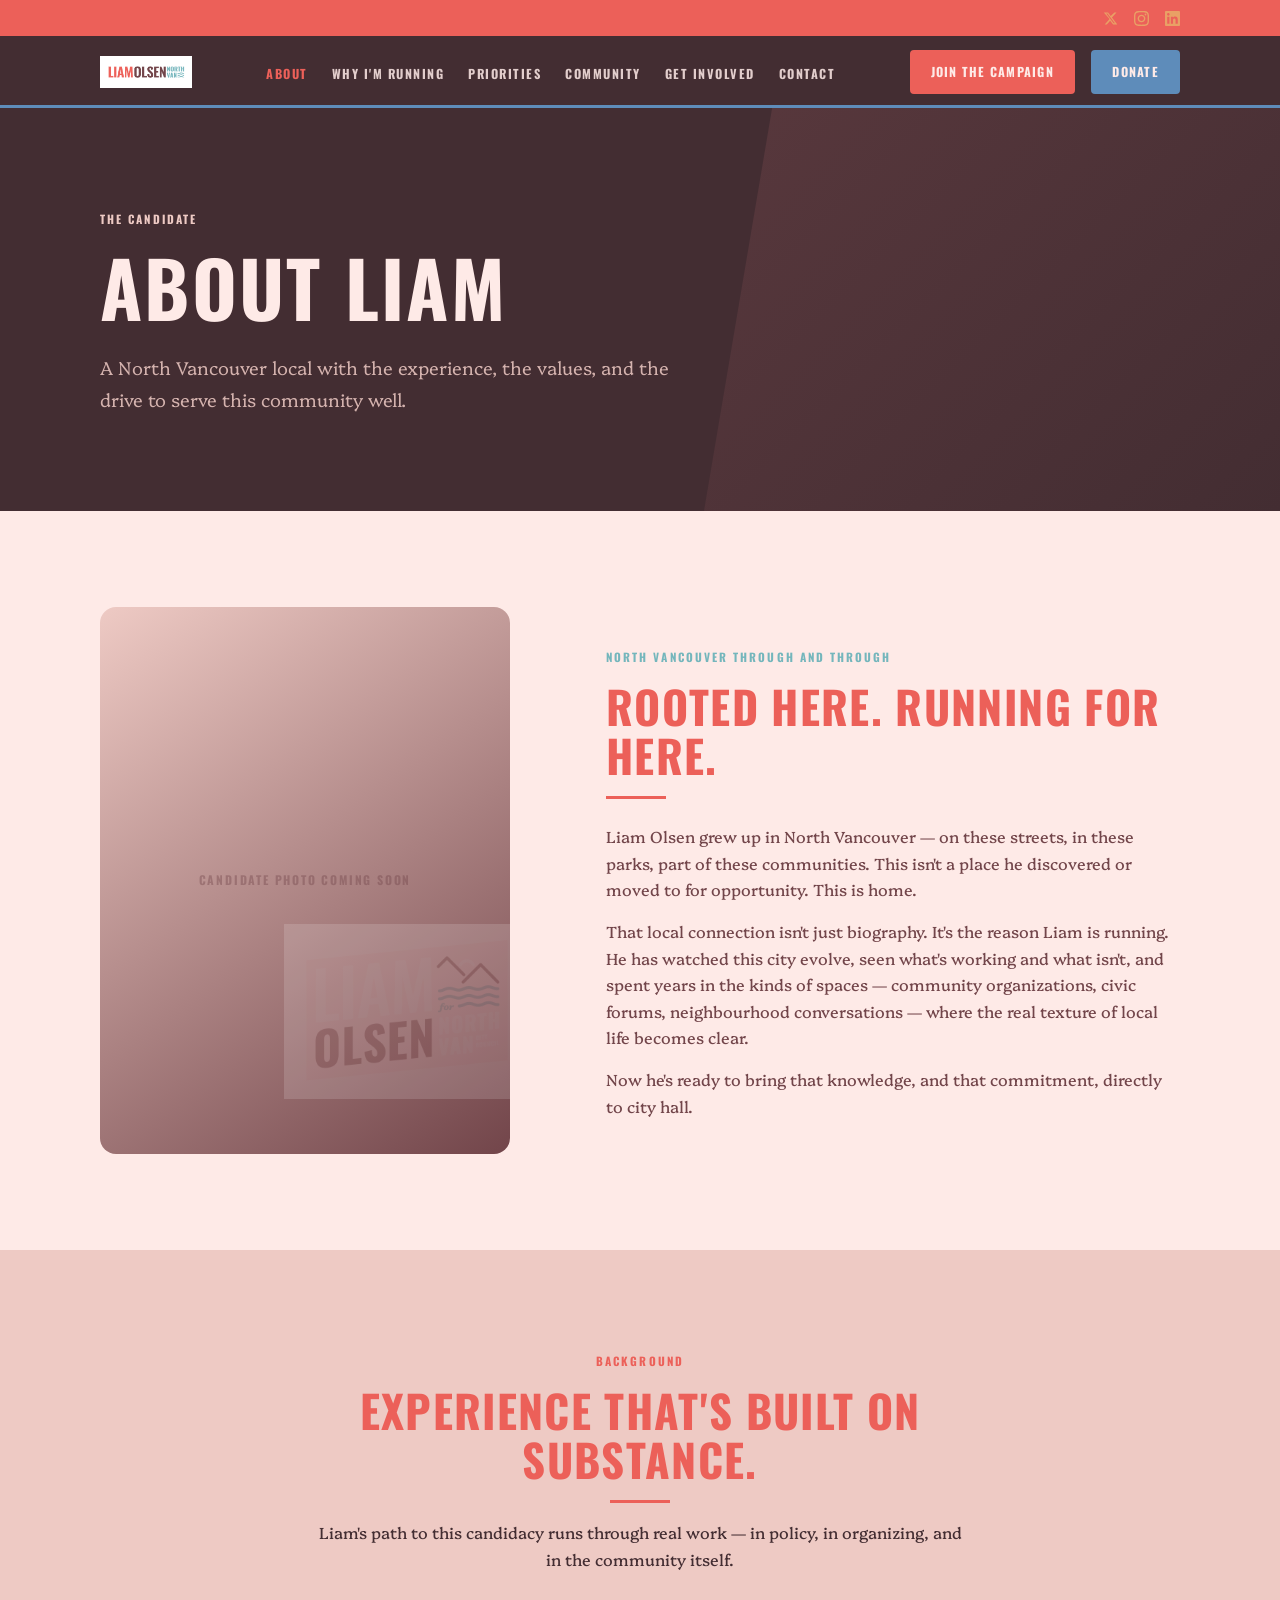
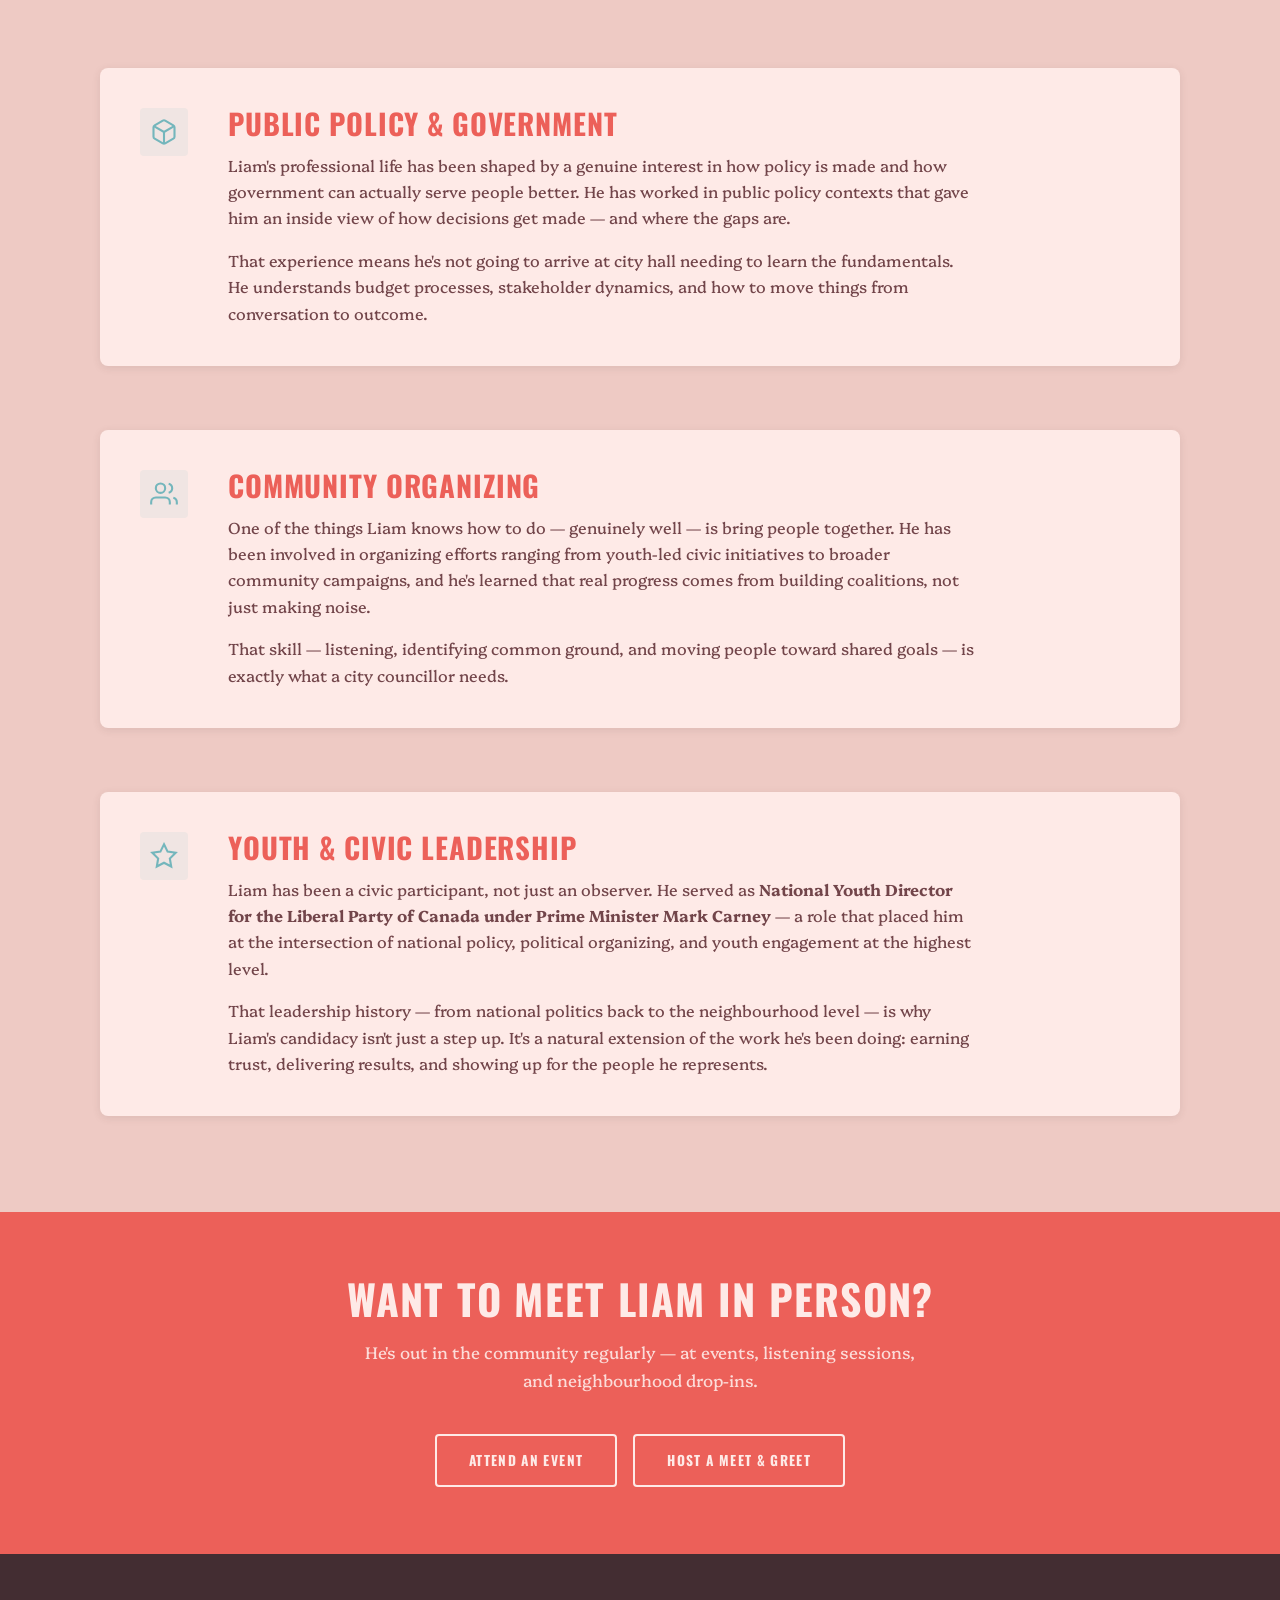
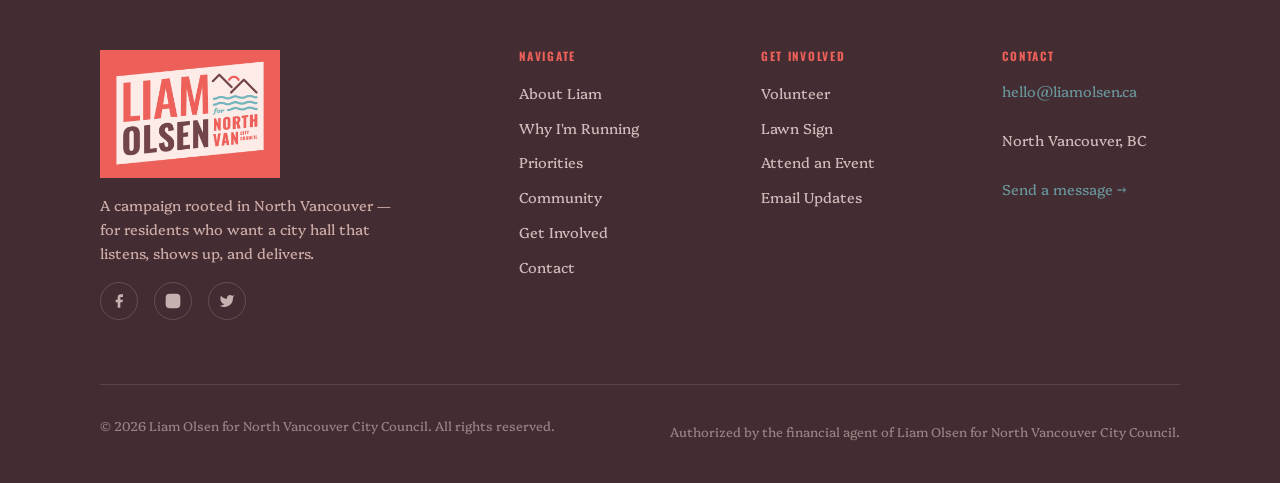
==== about.html @ 964226ec "Nav: add salmon subheader with gold X, Instagram, LinkedIn icons Fixed 36px bar above main nav on al" ====
<!DOCTYPE html>
<html lang="en">
<head>
  <meta charset="UTF-8" />
  <meta name="viewport" content="width=device-width, initial-scale=1.0" />
  <title>About Liam — Liam Olsen for North Vancouver City Council</title>
  <meta name="description" content="Learn about Liam Olsen — his North Vancouver roots, public policy background, leadership experience, and why he's running for City Council." />
  <link rel="icon" type="image/svg+xml" href="favicon.svg" />
  <link rel="stylesheet" href="css/global.css" />
  <link rel="stylesheet" href="css/about.css" />
</head>
<body>

  <!-- ── NAVIGATION ── -->
  <!-- ── SUBHEADER: social links ── -->
  <div class="site-subheader" aria-label="Social media links">
    <div class="subheader-inner">
      <nav class="subheader-social">
        <a href="#" aria-label="Follow Liam on X" target="_blank" rel="noopener noreferrer">
          <svg viewBox="0 0 24 24" fill="currentColor" aria-hidden="true"><path d="M18.244 2.25h3.308l-7.227 8.26 8.502 11.24H16.17l-4.714-6.231-5.401 6.231H2.748l7.73-8.835L1.254 2.25H8.08l4.26 5.632zm-1.161 17.52h1.833L7.084 4.126H5.117z"/></svg>
        </a>
        <a href="#" aria-label="Follow Liam on Instagram" target="_blank" rel="noopener noreferrer">
          <svg viewBox="0 0 24 24" fill="currentColor" aria-hidden="true"><path d="M12 2.163c3.204 0 3.584.012 4.85.07 3.252.148 4.771 1.691 4.919 4.919.058 1.265.069 1.645.069 4.849 0 3.205-.012 3.584-.069 4.849-.149 3.225-1.664 4.771-4.919 4.919-1.266.058-1.644.07-4.85.07-3.204 0-3.584-.012-4.849-.07-3.26-.149-4.771-1.699-4.919-4.92-.058-1.265-.07-1.644-.07-4.849 0-3.204.013-3.583.07-4.849.149-3.227 1.664-4.771 4.919-4.919 1.266-.057 1.645-.069 4.849-.069zm0-2.163c-3.259 0-3.667.014-4.947.072-4.358.2-6.78 2.618-6.98 6.98-.059 1.281-.073 1.689-.073 4.948 0 3.259.014 3.668.072 4.948.2 4.358 2.618 6.78 6.98 6.98 1.281.058 1.689.072 4.948.072 3.259 0 3.668-.014 4.948-.072 4.354-.2 6.782-2.618 6.979-6.98.059-1.28.073-1.689.073-4.948 0-3.259-.014-3.667-.072-4.947-.196-4.354-2.617-6.78-6.979-6.98-1.281-.059-1.69-.073-4.949-.073zm0 5.838c-3.403 0-6.162 2.759-6.162 6.162s2.759 6.163 6.162 6.163 6.162-2.759 6.162-6.163c0-3.403-2.759-6.162-6.162-6.162zm0 10.162c-2.209 0-4-1.79-4-4 0-2.209 1.791-4 4-4s4 1.791 4 4c0 2.21-1.791 4-4 4zm6.406-11.845c-.796 0-1.441.645-1.441 1.44s.645 1.44 1.441 1.44c.795 0 1.439-.645 1.439-1.44s-.644-1.44-1.439-1.44z"/></svg>
        </a>
        <a href="#" aria-label="Connect with Liam on LinkedIn" target="_blank" rel="noopener noreferrer">
          <svg viewBox="0 0 24 24" fill="currentColor" aria-hidden="true"><path d="M20.447 20.452h-3.554v-5.569c0-1.328-.027-3.037-1.852-3.037-1.853 0-2.136 1.445-2.136 2.939v5.667H9.351V9h3.414v1.561h.046c.477-.9 1.637-1.85 3.37-1.85 3.601 0 4.267 2.37 4.267 5.455v6.286zM5.337 7.433c-1.144 0-2.063-.926-2.063-2.065 0-1.138.92-2.063 2.063-2.063 1.14 0 2.064.925 2.064 2.063 0 1.139-.925 2.065-2.064 2.065zm1.782 13.019H3.555V9h3.564v11.452zM22.225 0H1.771C.792 0 0 .774 0 1.729v20.542C0 23.227.792 24 1.771 24h20.451C23.2 24 24 23.227 24 22.271V1.729C24 .774 23.2 0 22.222 0h.003z"/></svg>
        </a>
      </nav>
    </div>
  </div>

  <nav class="site-nav" aria-label="Main navigation">
    <div class="nav-inner">
      <a href="index.html" class="nav-logo" aria-label="Liam Olsen home">
        <img src="logos/Alt no Bkrd.png" alt="LiamOlsen North Van" />
      </a>
      <ul class="nav-links" role="list">
        <li><a href="about.html" class="active">About</a></li>
        <li><a href="why-running.html">Why I'm Running</a></li>
        <li><a href="priorities.html">Priorities</a></li>
        <li><a href="community.html">Community</a></li>
        <li><a href="get-involved.html">Get Involved</a></li>
        <li><a href="contact.html">Contact</a></li>
      </ul>
      <a href="get-involved.html" class="btn btn-primary nav-cta">Join the Campaign</a>
      <a href="#donate" class="btn btn-blue nav-cta">Donate</a>
      <button class="nav-hamburger" aria-label="Open menu" aria-expanded="false" aria-controls="mobile-menu">
        <span></span><span></span><span></span>
      </button>
    </div>
  </nav>
  <div class="nav-mobile" id="mobile-menu" role="dialog" aria-label="Navigation">
    <a href="about.html">About</a>
    <a href="why-running.html">Why I'm Running</a>
    <a href="priorities.html">Priorities</a>
    <a href="community.html">Community</a>
    <a href="get-involved.html">Get Involved</a>
    <a href="contact.html">Contact</a>
    <a href="get-involved.html" class="btn btn-primary">Join the Campaign</a>
    <a href="#donate" class="btn btn-blue">Donate</a>
  </div>

  <main>

    <!-- ── PAGE HERO ── -->
    <header class="page-hero" aria-labelledby="about-page-heading">
      <div class="container" style="position:relative; z-index:1;">
        <span class="section-label beige">The Candidate</span>
        <h1 id="about-page-heading">About Liam</h1>
        <p class="hero-sub">A North Vancouver local with the experience, the values, and the drive to serve this community well.</p>
      </div>
    </header>

    <!-- ── BIO INTRO ── -->
    <section class="section bio-intro" aria-labelledby="roots-heading">
      <div class="container bio-grid">
        <div class="bio-photo fade-in" aria-label="Photo of Liam Olsen">
          <div class="bio-photo-placeholder">
            <img src="logos/Main no Bkrd.png" alt="Liam Olsen logo" style="width:60%; opacity:0.15; position:absolute; bottom:10%; right:-5%;" />
            <span class="label" style="color:var(--brown); opacity:0.4; text-align:center; padding: var(--space-xl);">
              Candidate photo coming soon
            </span>
          </div>
        </div>
        <div class="bio-intro-text fade-in fade-in-delay-1">
          <span class="section-label">North Vancouver Through and Through</span>
          <h2 id="roots-heading" class="h2 heading-on-light">Rooted here. Running for here.</h2>
          <span class="divider"></span>
          <p>
            Liam Olsen grew up in North Vancouver — on these streets, in these parks, part of these communities.
            This isn't a place he discovered or moved to for opportunity. This is home.
          </p>
          <p>
            That local connection isn't just biography. It's the reason Liam is running.
            He has watched this city evolve, seen what's working and what isn't,
            and spent years in the kinds of spaces — community organizations, civic forums,
            neighbourhood conversations — where the real texture of local life becomes clear.
          </p>
          <p>
            Now he's ready to bring that knowledge, and that commitment, directly to city hall.
          </p>
        </div>
      </div>
    </section>

    <!-- ── BACKGROUND SECTIONS ── -->
    <section class="section bg-beige" aria-labelledby="background-heading">
      <div class="container">
        <div class="section-intro text-center fade-in" style="max-width:60ch; margin:0 auto var(--space-2xl);">
          <span class="section-label salmon">Background</span>
          <h2 id="background-heading" class="h2 heading-on-light">Experience that's built on substance.</h2>
          <span class="divider center"></span>
          <p>Liam's path to this candidacy runs through real work — in policy, in organizing, and in the community itself.</p>
        </div>

        <div class="background-blocks">

          <article class="background-block fade-in">
            <div class="background-block-icon" aria-hidden="true">
              <svg viewBox="0 0 24 24" fill="none" stroke="currentColor" stroke-width="1.8"><path d="M21 16V8a2 2 0 00-1-1.73l-7-4a2 2 0 00-2 0l-7 4A2 2 0 003 8v8a2 2 0 001 1.73l7 4a2 2 0 002 0l7-4A2 2 0 0021 16z"/><polyline points="3.27 6.96 12 12.01 20.73 6.96"/><line x1="12" y1="22.08" x2="12" y2="12"/></svg>
            </div>
            <div>
              <h3 class="h3 heading-on-light">Public Policy & Government</h3>
              <p>
                Liam's professional life has been shaped by a genuine interest in how policy is made
                and how government can actually serve people better. He has worked in public policy
                contexts that gave him an inside view of how decisions get made — and where the gaps are.
              </p>
              <p>
                That experience means he's not going to arrive at city hall needing to learn the fundamentals.
                He understands budget processes, stakeholder dynamics, and how to move things from
                conversation to outcome.
              </p>
            </div>
          </article>

          <article class="background-block fade-in">
            <div class="background-block-icon" aria-hidden="true">
              <svg viewBox="0 0 24 24" fill="none" stroke="currentColor" stroke-width="1.8"><path d="M17 21v-2a4 4 0 00-4-4H5a4 4 0 00-4 4v2"/><circle cx="9" cy="7" r="4"/><path d="M23 21v-2a4 4 0 00-3-3.87"/><path d="M16 3.13a4 4 0 010 7.75"/></svg>
            </div>
            <div>
              <h3 class="h3 heading-on-light">Community Organizing</h3>
              <p>
                One of the things Liam knows how to do — genuinely well — is bring people together.
                He has been involved in organizing efforts ranging from youth-led civic initiatives
                to broader community campaigns, and he's learned that real progress comes from
                building coalitions, not just making noise.
              </p>
              <p>
                That skill — listening, identifying common ground, and moving people toward shared goals —
                is exactly what a city councillor needs.
              </p>
            </div>
          </article>

          <article class="background-block fade-in">
            <div class="background-block-icon" aria-hidden="true">
              <svg viewBox="0 0 24 24" fill="none" stroke="currentColor" stroke-width="1.8"><polygon points="12 2 15.09 8.26 22 9.27 17 14.14 18.18 21.02 12 17.77 5.82 21.02 7 14.14 2 9.27 8.91 8.26 12 2"/></svg>
            </div>
            <div>
              <h3 class="h3 heading-on-light">Youth & Civic Leadership</h3>
              <p>
                Liam has been a civic participant, not just an observer. He served as
                <strong>National Youth Director for the Liberal Party of Canada under
                Prime Minister Mark Carney</strong> — a role that placed him at the
                intersection of national policy, political organizing, and youth engagement
                at the highest level.
              </p>
              <p>
                That leadership history — from national politics back to the neighbourhood level —
                is why Liam's candidacy isn't just a step up. It's a natural extension of the
                work he's been doing: earning trust, delivering results, and showing up for
                the people he represents.
              </p>
            </div>
          </article>

        </div>
      </div>
    </section>

    <!-- ── NORTH VAN CONNECTION ── */
    <section class="section nv-connection bg-dark" aria-labelledby="connection-heading">
      <div class="container connection-grid">
        <div class="fade-in">
          <span class="section-label beige">This Place</span>
          <h2 id="connection-heading" class="h2 heading-on-dark">What North Vancouver means to him.</h2>
          <span class="divider beige"></span>
          <p class="text-light" style="opacity:0.85;">
            North Vancouver isn't just where Liam lives — it's the community that shaped him.
            The mountains, the water, the neighbourhoods, the mix of people who've built
            their lives here. The particular way that North Van feels like a real place,
            not just a suburb.
          </p>
          <p class="text-light" style="opacity:0.85;">
            He cares about this city remaining a place where people of different backgrounds
            and income levels can build a life. Where young people can stay. Where families
            feel rooted. Where the things that make North Vancouver special — the access to
            nature, the strong community institutions, the sense of neighbourhood —
            are protected and strengthened, not eroded.
          </p>
          <a href="why-running.html" class="btn btn-outline-light mt-lg">Read Why He's Running</a>
        </div>
        <div class="connection-facts fade-in fade-in-delay-1">
          <div class="fact-card">
            <div class="fact-icon" aria-hidden="true">🏔</div>
            <div>
              <strong>Born & Raised</strong>
              <p>North Vancouver local through childhood, school years, and adult life.</p>
            </div>
          </div>
          <div class="fact-card">
            <div class="fact-icon" aria-hidden="true">🏛</div>
            <div>
              <strong>National Youth Director</strong>
              <p>Served as National Youth Director for the Liberal Party of Canada under PM Mark Carney.</p>
            </div>
          </div>
          <div class="fact-card">
            <div class="fact-icon" aria-hidden="true">🤝</div>
            <div>
              <strong>Organizer & Connector</strong>
              <p>Years of community and civic organizing across the Lower Mainland.</p>
            </div>
          </div>
          <div class="fact-card">
            <div class="fact-icon" aria-hidden="true">🌊</div>
            <div>
              <strong>Community Member</strong>
              <p>Active participant in North Van life: organizations, events, and conversations.</p>
            </div>
          </div>
        </div>
      </div>
    </section>

    <!-- ── CTA ── -->
    <section class="cta-strip" aria-labelledby="about-cta-heading">
      <div class="container text-center">
        <div class="fade-in">
          <h2 id="about-cta-heading">Want to meet Liam in person?</h2>
          <p>He's out in the community regularly — at events, listening sessions, and neighbourhood drop-ins.</p>
          <div style="display:flex; gap:1rem; justify-content:center; flex-wrap:wrap;">
            <a href="get-involved.html#event" class="btn btn-outline-light">Attend an Event</a>
            <a href="get-involved.html#host" class="btn btn-outline-light">Host a Meet & Greet</a>
          </div>
        </div>
      </div>
    </section>

  </main>

  <!-- ── FOOTER ── -->
  <footer class="site-footer">
    <div class="container">
      <div class="footer-grid">
        <div class="footer-brand">
          <img src="logos/Main 1 Red bkrd.png" alt="Liam Olsen for North Vancouver City Council" class="footer-logo" />
          <p>A campaign rooted in North Vancouver — for residents who want a city hall that listens, shows up, and delivers.</p>
          <div class="footer-socials">
            <a href="#" aria-label="Facebook"><svg viewBox="0 0 24 24" fill="currentColor"><path d="M18 2h-3a5 5 0 00-5 5v3H7v4h3v8h4v-8h3l1-4h-4V7a1 1 0 011-1h3z"/></svg></a>
            <a href="#" aria-label="Instagram"><svg viewBox="0 0 24 24" fill="none" stroke="currentColor" stroke-width="2"><rect x="2" y="2" width="20" height="20" rx="5"/><path d="M16 11.37A4 4 0 1112.63 8 4 4 0 0116 11.37z"/><line x1="17.5" y1="6.5" x2="17.51" y2="6.5"/></svg></a>
            <a href="#" aria-label="Twitter / X"><svg viewBox="0 0 24 24" fill="currentColor"><path d="M23 3a10.9 10.9 0 01-3.14 1.53 4.48 4.48 0 00-7.86 3v1A10.66 10.66 0 013 4s-4 9 5 13a11.64 11.64 0 01-7 2c9 5 20 0 20-11.5a4.5 4.5 0 00-.08-.83A7.72 7.72 0 0023 3z"/></svg></a>
          </div>
        </div>
        <div class="footer-col">
          <h4>Navigate</h4>
          <ul>
            <li><a href="about.html">About Liam</a></li>
            <li><a href="why-running.html">Why I'm Running</a></li>
            <li><a href="priorities.html">Priorities</a></li>
            <li><a href="community.html">Community</a></li>
            <li><a href="get-involved.html">Get Involved</a></li>
            <li><a href="contact.html">Contact</a></li>
          </ul>
        </div>
        <div class="footer-col">
          <h4>Get Involved</h4>
          <ul>
            <li><a href="get-involved.html#volunteer">Volunteer</a></li>
            <li><a href="get-involved.html#lawn-sign">Lawn Sign</a></li>
            <li><a href="get-involved.html#event">Attend an Event</a></li>
            <li><a href="get-involved.html#email-signup">Email Updates</a></li>
          </ul>
        </div>
        <div class="footer-col">
          <h4>Contact</h4>
          <p><a href="mailto:hello@liamolsen.ca">hello@liamolsen.ca</a><br /><br />North Vancouver, BC<br /><br /><a href="contact.html">Send a message →</a></p>
        </div>
      </div>
      <div class="footer-bottom">
        <p>&copy; 2026 Liam Olsen for North Vancouver City Council. All rights reserved.</p>
        <p>Authorized by the financial agent of Liam Olsen for North Vancouver City Council.</p>
      </div>
    </div>
  </footer>

  <script src="js/global.js"></script>
</body>
</html>
---- css/global.css ----
/* ============================================================
   global.css — Liam Olsen for North Van City Council
   Design system: brand colors, typography, nav, footer, utils
   ============================================================ */

@import url('https://fonts.googleapis.com/css2?family=Oswald:wght@700&family=Platypi:ital,wght@0,300;0,400;0,600;1,400&display=swap');

/* ── Custom Properties ── */
:root {
  /* Core brand colors */
  --salmon:   #EC6059;
  --brown:    #72454A;
  --black:    #432D32;
  --beige:    #EECAC4;
  --teal:     #74B6BC;
  --white:    #FEEAE7;

  /* Accent colors (use sparingly) */
  --gold:     #E9A867;
  --green:    #669977;
  --blue:     #5E8CBA;
  --purple:   #9D6C9D;
  --pink:     #DF9FBF;
  --grey:     #697C96;

  /* Semantic roles */
  --color-bg-light:    var(--white);
  --color-bg-mid:      var(--beige);
  --color-bg-dark:     var(--black);
  --color-bg-brown:    var(--brown);
  --color-text-light:  var(--white);
  --color-text-dark:   var(--black);
  --color-heading-on-light: var(--salmon);
  --color-heading-on-dark:  var(--white);
  --color-accent:      var(--teal);

  /* Typography */
  --font-heading: 'Oswald', 'Arial Black', sans-serif;
  --font-body:    'Platypi', Georgia, serif;

  /* Spacing scale */
  --space-xs:  0.5rem;
  --space-sm:  1rem;
  --space-md:  1.5rem;
  --space-lg:  2.5rem;
  --space-xl:  4rem;
  --space-2xl: 6rem;
  --space-3xl: 9rem;

  /* Layout */
  --max-width: 1160px;
  --nav-height: 72px;
  --subheader-height: 36px;

  /* Borders / radius */
  --radius-sm: 4px;
  --radius-md: 8px;
  --radius-lg: 16px;

  /* Shadows */
  --shadow-sm: 0 2px 8px rgba(67,45,50,0.10);
  --shadow-md: 0 6px 24px rgba(67,45,50,0.14);
  --shadow-lg: 0 16px 48px rgba(67,45,50,0.18);

  /* Transitions */
  --transition: 0.22s ease;
}

/* ── Reset ── */
*, *::before, *::after { box-sizing: border-box; margin: 0; padding: 0; }
html { scroll-behavior: smooth; font-size: 16px; }
body {
  font-family: var(--font-body);
  color: var(--black);
  background: var(--white);
  line-height: 1.65;
  -webkit-font-smoothing: antialiased;
  -moz-osx-font-smoothing: grayscale;
}
body.menu-open { overflow: hidden; }
img { max-width: 100%; display: block; }
a { color: inherit; text-decoration: none; transition: color var(--transition); }
ul { list-style: none; }
button { cursor: pointer; border: none; background: none; font-family: inherit; }
input, textarea, select { font-family: inherit; font-size: inherit; }

/* ── Typography ── */
h1, h2, h3, h4, h5, h6 {
  font-family: var(--font-heading);
  font-weight: 700;
  text-transform: uppercase;
  letter-spacing: 0.03em;
  line-height: 1.1;
}
p { max-width: 68ch; }
p + p { margin-top: 1em; }

/* Heading sizes */
.h-display { font-size: clamp(3rem, 8vw, 6.5rem); }
.h1        { font-size: clamp(2.4rem, 5vw, 4rem); }
.h2        { font-size: clamp(1.8rem, 3.5vw, 2.8rem); }
.h3        { font-size: clamp(1.3rem, 2.5vw, 1.8rem); }
.h4        { font-size: clamp(1.1rem, 2vw, 1.3rem); }
.label     {
  font-family: var(--font-heading);
  font-size: 0.75rem;
  letter-spacing: 0.15em;
  text-transform: uppercase;
  font-weight: 700;
}

/* Heading color helpers */
.heading-on-light { color: var(--salmon); }
.heading-on-dark  { color: var(--white); }

/* Body text helpers */
.text-dark  { color: var(--black); }
.text-light { color: var(--white); }
.text-muted { color: var(--brown); opacity: 0.75; }
.text-teal  { color: var(--teal); }
.text-salmon { color: var(--salmon); }

/* ── Layout containers ── */
.container {
  width: 100%;
  max-width: var(--max-width);
  margin: 0 auto;
  padding: 0 var(--space-md);
}
@media (min-width: 768px) {
  .container { padding: 0 var(--space-lg); }
}
.section {
  padding: var(--space-2xl) 0;
}
.section-sm { padding: var(--space-xl) 0; }
.section-lg { padding: var(--space-3xl) 0; }

/* ── Background utilities ── */
.bg-light  { background: var(--white); }
.bg-beige  { background: var(--beige); }
.bg-dark   { background: var(--black); }
.bg-brown  { background: var(--brown); }
.bg-salmon { background: var(--salmon); }
.bg-teal   { background: var(--teal); }

/* ── Button styles ── */
.btn {
  display: inline-flex;
  align-items: center;
  gap: 0.5rem;
  font-family: var(--font-heading);
  font-weight: 700;
  text-transform: uppercase;
  letter-spacing: 0.1em;
  font-size: 0.85rem;
  padding: 0.85rem 2rem;
  border-radius: var(--radius-sm);
  transition: all var(--transition);
  cursor: pointer;
  white-space: nowrap;
  border: 2px solid transparent;
}
.btn-primary {
  background: var(--salmon);
  color: var(--white);
  border-color: var(--salmon);
}
.btn-primary:hover {
  background: #d44f48;
  border-color: #d44f48;
  color: var(--white);
}
.btn-outline-light {
  background: transparent;
  color: var(--white);
  border-color: var(--white);
}
.btn-outline-light:hover {
  background: var(--white);
  color: var(--black);
}
.btn-outline-dark {
  background: transparent;
  color: var(--black);
  border-color: var(--black);
}
.btn-outline-dark:hover {
  background: var(--black);
  color: var(--white);
}
.btn-outline-salmon {
  background: transparent;
  color: var(--salmon);
  border-color: var(--salmon);
}
.btn-outline-salmon:hover {
  background: var(--salmon);
  color: var(--white);
}
.btn-teal {
  background: var(--teal);
  color: var(--white);
  border-color: var(--teal);
}
.btn-teal:hover {
  background: #5fa2a8;
  border-color: #5fa2a8;
  color: var(--white);
}
.btn-blue {
  background: var(--blue);
  color: var(--white);
  border-color: var(--blue);
}
.btn-blue:hover {
  background: #4d7aa6;
  border-color: #4d7aa6;
  color: var(--white);
}

/* ── Subheader ── */
.site-subheader {
  position: fixed;
  top: 0;
  left: 0;
  right: 0;
  z-index: 1001;
  height: var(--subheader-height);
  background: var(--salmon);
  display: flex;
  align-items: center;
}
.subheader-inner {
  width: 100%;
  max-width: var(--max-width);
  margin: 0 auto;
  padding: 0 var(--space-md);
  display: flex;
  justify-content: flex-end;
  align-items: center;
}
@media (min-width: 768px) {
  .subheader-inner { padding: 0 var(--space-lg); }
}
.subheader-social {
  display: flex;
  align-items: center;
  gap: 1rem;
}
.subheader-social a {
  display: flex;
  align-items: center;
  justify-content: center;
  color: var(--gold);
  opacity: 0.9;
  transition: opacity var(--transition), transform var(--transition);
}
.subheader-social a:hover {
  opacity: 1;
  transform: translateY(-1px);
}
.subheader-social svg {
  width: 15px;
  height: 15px;
  fill: currentColor;
}

/* ── Navigation ── */
.site-nav {
  position: fixed;
  top: var(--subheader-height);
  left: 0;
  right: 0;
  z-index: 1000;
  height: var(--nav-height);
  background: var(--black);
  transition: background var(--transition), box-shadow var(--transition);
}
.site-nav::after {
  content: '';
  position: absolute;
  left: 0;
  right: 0;
  bottom: 0;
  height: 3px;
  background: var(--blue);
  z-index: 1;
}
.site-nav.scrolled {
  background: var(--black);
  box-shadow: var(--shadow-md);
}
.site-nav.nav-light {
  background: var(--white);
  border-bottom: 2px solid var(--beige);
}
.site-nav.nav-light.scrolled {
  box-shadow: var(--shadow-sm);
}
.nav-inner {
  display: flex;
  align-items: center;
  gap: var(--space-sm);
  height: var(--nav-height);
  max-width: var(--max-width);
  margin: 0 auto;
  padding: 0 var(--space-md);
}
@media (min-width: 768px) {
  .nav-inner { padding: 0 var(--space-lg); }
}
.nav-logo {
  display: flex;
  align-items: center;
  flex-shrink: 0;
}
.nav-logo img {
  height: 32px;
  width: auto;
  max-width: 200px;
}
.nav-links {
  display: none;
  align-items: center;
  gap: var(--space-md);
}
@media (min-width: 960px) {
  .nav-links { display: flex; flex: 1; justify-content: center; }
}
.nav-links a {
  font-family: var(--font-heading);
  font-size: 0.78rem;
  font-weight: 700;
  text-transform: uppercase;
  letter-spacing: 0.12em;
  color: var(--white);
  opacity: 0.85;
  transition: opacity var(--transition), color var(--transition);
}
.nav-links a:hover,
.nav-links a.active {
  opacity: 1;
  color: var(--salmon);
}
.site-nav.nav-light .nav-links a {
  color: var(--black);
  opacity: 0.8;
}
.site-nav.nav-light .nav-links a:hover,
.site-nav.nav-light .nav-links a.active {
  color: var(--salmon);
  opacity: 1;
}
.nav-cta {
  display: none;
}
@media (min-width: 960px) {
  .nav-cta {
    display: inline-flex;
    padding: 0.6rem 1.2rem;
    font-size: 0.78rem;
    white-space: nowrap;
  }
}
/* Mobile hamburger */
.nav-hamburger {
  display: flex;
  flex-direction: column;
  gap: 5px;
  width: 28px;
  cursor: pointer;
  padding: 4px 0;
  margin-left: auto;
}
@media (min-width: 960px) {
  .nav-hamburger { display: none; }
}
.nav-hamburger span {
  display: block;
  height: 2px;
  background: var(--white);
  border-radius: 2px;
  transition: all var(--transition);
}
.site-nav.nav-light .nav-hamburger span { background: var(--black); }
.nav-hamburger.open span:nth-child(1) { transform: translateY(7px) rotate(45deg); }
.nav-hamburger.open span:nth-child(2) { opacity: 0; }
.nav-hamburger.open span:nth-child(3) { transform: translateY(-7px) rotate(-45deg); }

/* Mobile menu */
.nav-mobile {
  display: none;
  position: fixed;
  top: calc(var(--nav-height) + var(--subheader-height));
  left: 0;
  right: 0;
  bottom: 0;
  background: var(--black);
  z-index: 999;
  flex-direction: column;
  align-items: center;
  justify-content: center;
  gap: var(--space-lg);
  padding: var(--space-xl);
}
.nav-mobile.open {
  display: flex;
}
.nav-mobile a {
  font-family: var(--font-heading);
  font-size: 1.8rem;
  font-weight: 700;
  text-transform: uppercase;
  letter-spacing: 0.06em;
  color: var(--white);
  transition: color var(--transition);
}
.nav-mobile a:hover { color: var(--salmon); }
.nav-mobile .btn {
  margin-top: var(--space-sm);
}

/* ── Footer ── */
.site-footer {
  background: var(--black);
  color: var(--white);
  padding: var(--space-2xl) 0 var(--space-lg);
  border-top: 3px solid var(--salmon);
}
.footer-grid {
  display: grid;
  grid-template-columns: 1fr;
  gap: var(--space-xl);
  margin-bottom: var(--space-xl);
}
@media (min-width: 640px) {
  .footer-grid { grid-template-columns: 1fr 1fr; }
}
@media (min-width: 960px) {
  .footer-grid { grid-template-columns: 2fr 1fr 1fr 1fr; }
}
.footer-brand .footer-logo {
  height: auto;
  width: 180px;
  margin-bottom: var(--space-sm);
}
.footer-brand p {
  font-size: 0.9rem;
  line-height: 1.65;
  color: var(--beige);
  opacity: 0.8;
  max-width: 30ch;
}
.footer-col h4 {
  font-family: var(--font-heading);
  font-size: 0.72rem;
  font-weight: 700;
  text-transform: uppercase;
  letter-spacing: 0.15em;
  color: var(--salmon);
  margin-bottom: var(--space-sm);
}
.footer-col ul {
  display: flex;
  flex-direction: column;
  gap: 0.5rem;
}
.footer-col ul a {
  font-size: 0.9rem;
  color: var(--white);
  opacity: 0.75;
  transition: opacity var(--transition), color var(--transition);
}
.footer-col ul a:hover {
  opacity: 1;
  color: var(--beige);
}
.footer-col p {
  font-size: 0.9rem;
  color: var(--white);
  opacity: 0.75;
  line-height: 1.7;
  max-width: unset;
}
.footer-col a:not(ul a) {
  color: var(--teal);
}
.footer-col a:not(ul a):hover {
  color: var(--beige);
}
.footer-socials {
  display: flex;
  gap: var(--space-sm);
  margin-top: var(--space-sm);
}
.footer-socials a {
  width: 38px;
  height: 38px;
  border-radius: 50%;
  border: 1.5px solid rgba(238,202,196,0.3);
  display: flex;
  align-items: center;
  justify-content: center;
  color: var(--white);
  opacity: 0.7;
  transition: all var(--transition);
}
.footer-socials a:hover {
  border-color: var(--salmon);
  color: var(--salmon);
  opacity: 1;
}
.footer-socials svg {
  width: 16px;
  height: 16px;
  fill: currentColor;
}
.footer-bottom {
  border-top: 1px solid rgba(238,202,196,0.15);
  padding-top: var(--space-md);
  display: flex;
  flex-direction: column;
  gap: 0.5rem;
  align-items: flex-start;
}
@media (min-width: 640px) {
  .footer-bottom {
    flex-direction: row;
    justify-content: space-between;
    align-items: center;
  }
}
.footer-bottom p, .footer-bottom a {
  font-size: 0.8rem;
  color: var(--white);
  opacity: 0.45;
  max-width: unset;
}
.footer-bottom a:hover { opacity: 0.75; }

/* ── Page hero (inner pages) ── */
.page-hero {
  background: var(--black);
  padding: calc(var(--nav-height) + var(--subheader-height) + var(--space-2xl)) 0 var(--space-2xl);
  position: relative;
  overflow: hidden;
}
.page-hero::before {
  content: '';
  position: absolute;
  top: 0; right: 0; bottom: 0;
  width: 45%;
  background: linear-gradient(135deg, var(--brown) 0%, var(--black) 100%);
  clip-path: polygon(15% 0%, 100% 0%, 100% 100%, 0% 100%);
  opacity: 0.5;
}
.page-hero .label {
  color: var(--teal);
  margin-bottom: var(--space-sm);
}
.page-hero h1 {
  color: var(--white);
  font-size: clamp(2.8rem, 6vw, 5rem);
  margin-bottom: var(--space-md);
}
.page-hero .hero-sub {
  font-size: 1.15rem;
  color: var(--beige);
  opacity: 0.85;
  max-width: 50ch;
  font-family: var(--font-body);
  font-weight: 300;
  line-height: 1.7;
}

/* ── Section labels ── */
.section-label {
  display: inline-block;
  font-family: var(--font-heading);
  font-size: 0.72rem;
  font-weight: 700;
  letter-spacing: 0.18em;
  text-transform: uppercase;
  color: var(--teal);
  margin-bottom: var(--space-sm);
}
.section-label.salmon { color: var(--salmon); }
.section-label.beige  { color: var(--beige); }

/* ── Dividers ── */
.divider {
  width: 60px;
  height: 3px;
  background: var(--salmon);
  display: block;
  margin: var(--space-sm) 0;
}
.divider.teal    { background: var(--teal); }
.divider.beige   { background: var(--beige); }
.divider.center  { margin: var(--space-sm) auto; }

/* ── Cards ── */
.card {
  background: var(--white);
  border-radius: var(--radius-md);
  overflow: hidden;
  box-shadow: var(--shadow-sm);
  transition: box-shadow var(--transition), transform var(--transition);
}
.card:hover {
  box-shadow: var(--shadow-md);
  transform: translateY(-2px);
}
.card-body { padding: var(--space-md); }

/* ── Get involved CTA strip ── */
.cta-strip {
  background: var(--salmon);
  padding: var(--space-xl) 0;
  text-align: center;
}
.cta-strip h2 {
  color: var(--white);
  font-size: clamp(1.8rem, 3.5vw, 2.6rem);
  margin-bottom: var(--space-sm);
}
.cta-strip p {
  color: var(--white);
  opacity: 0.9;
  font-size: 1.05rem;
  margin: 0 auto var(--space-lg);
  max-width: 52ch;
}
.cta-strip .btn-outline-light {
  border-color: var(--white);
}

/* ── Form styles ── */
.form-group {
  display: flex;
  flex-direction: column;
  gap: 0.4rem;
  margin-bottom: var(--space-md);
}
.form-group label {
  font-family: var(--font-heading);
  font-size: 0.72rem;
  font-weight: 700;
  text-transform: uppercase;
  letter-spacing: 0.12em;
  color: var(--brown);
}
.form-group label.light { color: var(--beige); }
.form-control {
  padding: 0.8rem 1rem;
  border: 1.5px solid var(--beige);
  border-radius: var(--radius-sm);
  background: var(--white);
  color: var(--black);
  font-size: 1rem;
  transition: border-color var(--transition), box-shadow var(--transition);
  width: 100%;
}
.form-control:focus {
  outline: none;
  border-color: var(--teal);
  box-shadow: 0 0 0 3px rgba(116,182,188,0.18);
}
.form-control::placeholder { color: rgba(67,45,50,0.4); }
textarea.form-control { resize: vertical; min-height: 120px; }

/* ── Accessibility ── */
:focus-visible {
  outline: 2px solid var(--teal);
  outline-offset: 3px;
}
.sr-only {
  position: absolute; width: 1px; height: 1px;
  padding: 0; overflow: hidden; clip: rect(0,0,0,0);
  white-space: nowrap; border: 0;
}

/* ── Utilities ── */
.flex         { display: flex; }
.flex-center  { display: flex; align-items: center; justify-content: center; }
.gap-sm       { gap: var(--space-sm); }
.gap-md       { gap: var(--space-md); }
.gap-lg       { gap: var(--space-lg); }
.mt-sm        { margin-top: var(--space-sm); }
.mt-md        { margin-top: var(--space-md); }
.mt-lg        { margin-top: var(--space-lg); }
.mb-sm        { margin-bottom: var(--space-sm); }
.mb-md        { margin-bottom: var(--space-md); }
.mb-lg        { margin-bottom: var(--space-lg); }
.text-center  { text-align: center; }
.text-right   { text-align: right; }
.full-width   { width: 100%; }
.hidden       { display: none !important; }
.img-fill     { width: 100%; height: 100%; object-fit: cover; object-position: center; }

/* Scroll animation */
.fade-in {
  opacity: 0;
  transform: translateY(24px);
  transition: opacity 0.6s ease, transform 0.6s ease;
}
.fade-in.visible {
  opacity: 1;
  transform: none;
}
.fade-in-delay-1 { transition-delay: 0.1s; }
.fade-in-delay-2 { transition-delay: 0.22s; }
.fade-in-delay-3 { transition-delay: 0.34s; }
.fade-in-delay-4 { transition-delay: 0.46s; }

/* Responsive grid helpers */
.grid-2 {
  display: grid;
  grid-template-columns: 1fr;
  gap: var(--space-lg);
}
@media (min-width: 640px) {
  .grid-2 { grid-template-columns: 1fr 1fr; }
}
.grid-3 {
  display: grid;
  grid-template-columns: 1fr;
  gap: var(--space-lg);
}
@media (min-width: 640px) {
  .grid-3 { grid-template-columns: 1fr 1fr; }
}
@media (min-width: 960px) {
  .grid-3 { grid-template-columns: 1fr 1fr 1fr; }
}
.grid-4 {
  display: grid;
  grid-template-columns: 1fr 1fr;
  gap: var(--space-md);
}
@media (min-width: 960px) {
  .grid-4 { grid-template-columns: repeat(4, 1fr); }
}
---- css/about.css ----
/* ============================================================
   about.css — About Liam page styles
   ============================================================ */

/* ── BIO INTRO ── */
.bio-grid {
  display: grid;
  grid-template-columns: 1fr;
  gap: var(--space-2xl);
  align-items: start;
}
@media (min-width: 768px) {
  .bio-grid { grid-template-columns: 1fr 1.4fr; align-items: center; }
}

.bio-photo {
  position: relative;
  aspect-ratio: 3/4;
  max-width: 420px;
}

.bio-photo-placeholder {
  width: 100%;
  height: 100%;
  background: linear-gradient(145deg, var(--beige) 0%, var(--brown) 100%);
  border-radius: var(--radius-lg);
  display: flex;
  align-items: center;
  justify-content: center;
  position: relative;
  overflow: hidden;
}

.bio-intro-text h2 { margin-bottom: var(--space-sm); }
.bio-intro-text .divider { margin-bottom: var(--space-md); }
.bio-intro-text p { color: var(--brown); }

/* ── BACKGROUND BLOCKS ── */
.background-blocks {
  display: flex;
  flex-direction: column;
  gap: var(--space-xl);
}

.background-block {
  display: grid;
  grid-template-columns: 1fr;
  gap: var(--space-md);
  padding: var(--space-lg);
  background: var(--white);
  border-radius: var(--radius-md);
  box-shadow: var(--shadow-sm);
}
@media (min-width: 640px) {
  .background-block {
    grid-template-columns: 64px 1fr;
    align-items: start;
  }
}

.background-block-icon {
  width: 48px;
  height: 48px;
  color: var(--teal);
  padding: 10px;
  background: rgba(116,182,188,0.1);
  border-radius: var(--radius-sm);
}
.background-block-icon svg {
  width: 100%;
  height: 100%;
}

.background-block h3 {
  margin-bottom: 0.75rem;
}
.background-block p { color: var(--brown); }

/* ── NORTH VAN CONNECTION ── */
.connection-grid {
  display: grid;
  grid-template-columns: 1fr;
  gap: var(--space-2xl);
  align-items: center;
}
@media (min-width: 768px) {
  .connection-grid { grid-template-columns: 1.3fr 1fr; }
}

.connection-facts {
  display: flex;
  flex-direction: column;
  gap: var(--space-md);
}

.fact-card {
  display: flex;
  align-items: flex-start;
  gap: var(--space-sm);
  background: rgba(238,202,196,0.07);
  border: 1px solid rgba(238,202,196,0.15);
  border-radius: var(--radius-md);
  padding: var(--space-md);
}
.fact-icon {
  font-size: 1.6rem;
  flex-shrink: 0;
  line-height: 1;
}
.fact-card strong {
  display: block;
  font-family: var(--font-heading);
  font-size: 0.82rem;
  font-weight: 700;
  text-transform: uppercase;
  letter-spacing: 0.08em;
  color: var(--beige);
  margin-bottom: 0.3rem;
}
.fact-card p {
  font-size: 0.88rem;
  color: var(--beige);
  opacity: 0.7;
  line-height: 1.5;
  max-width: none;
}
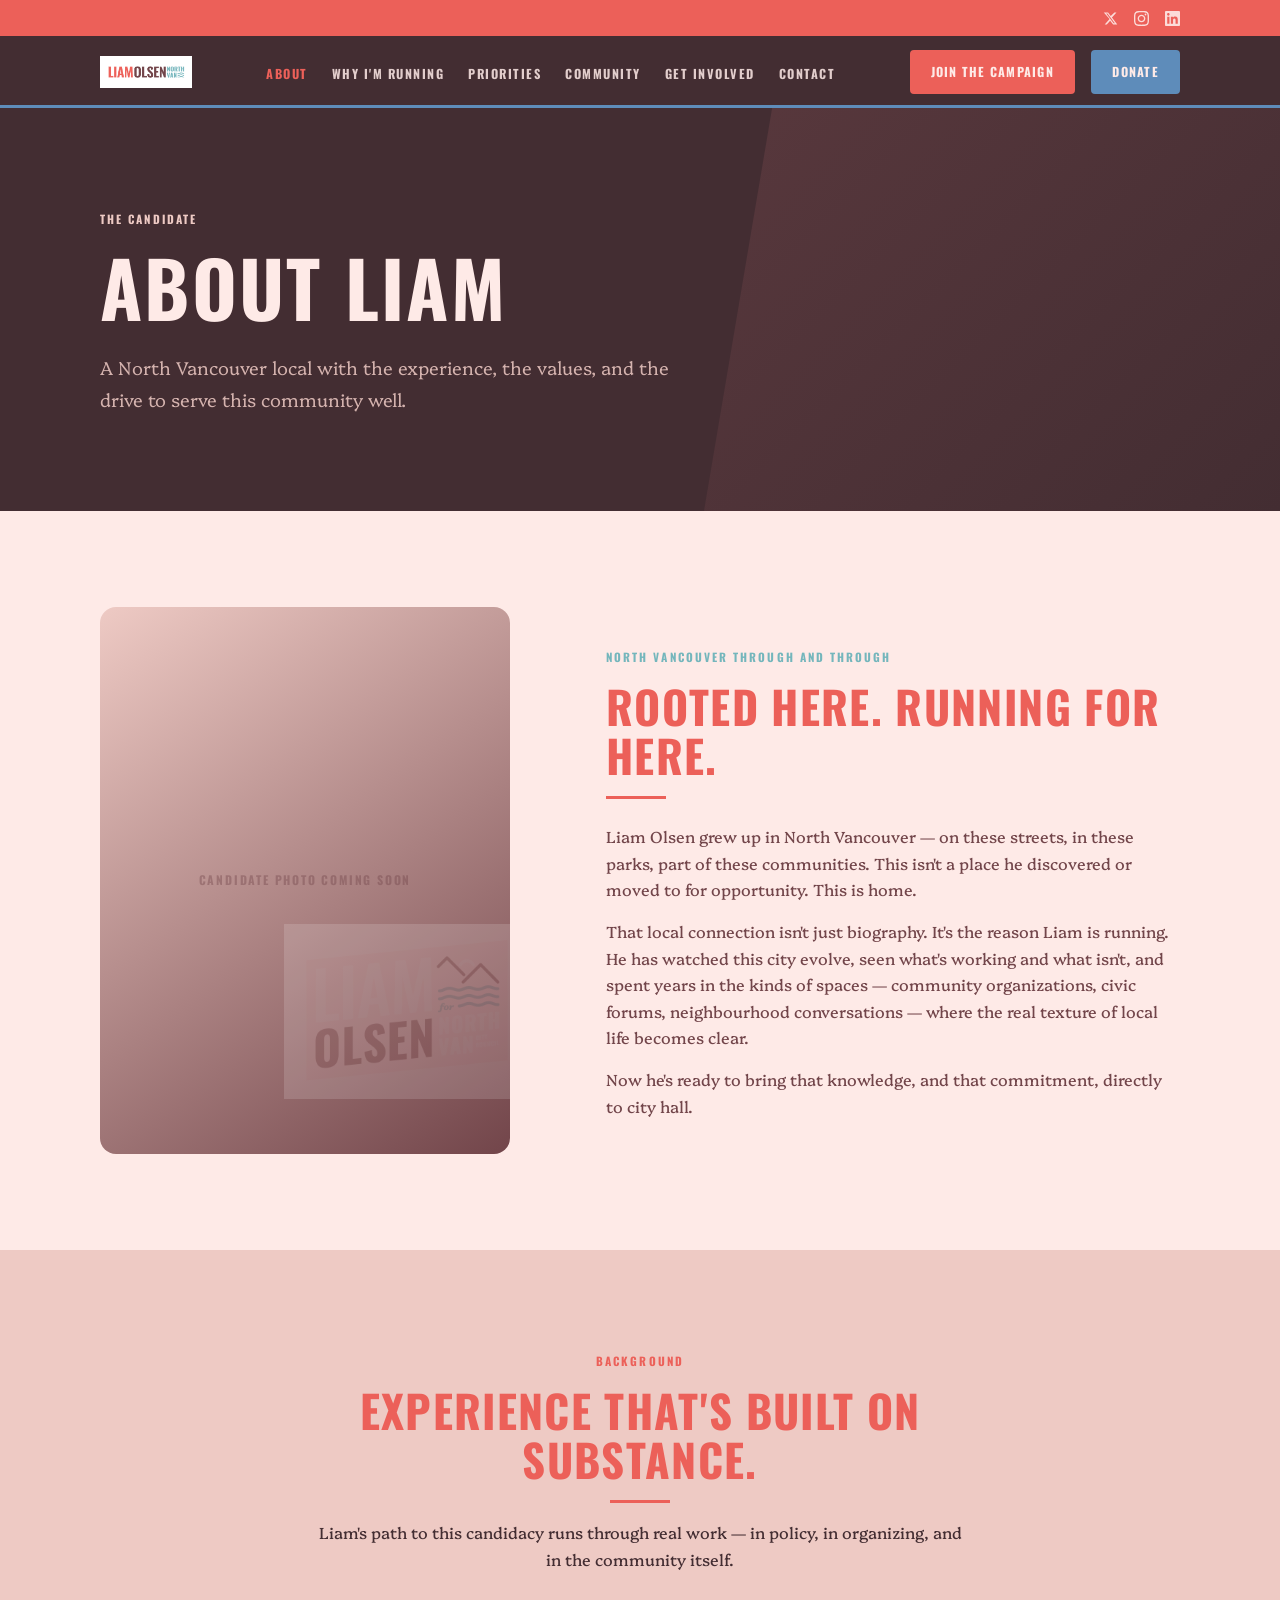
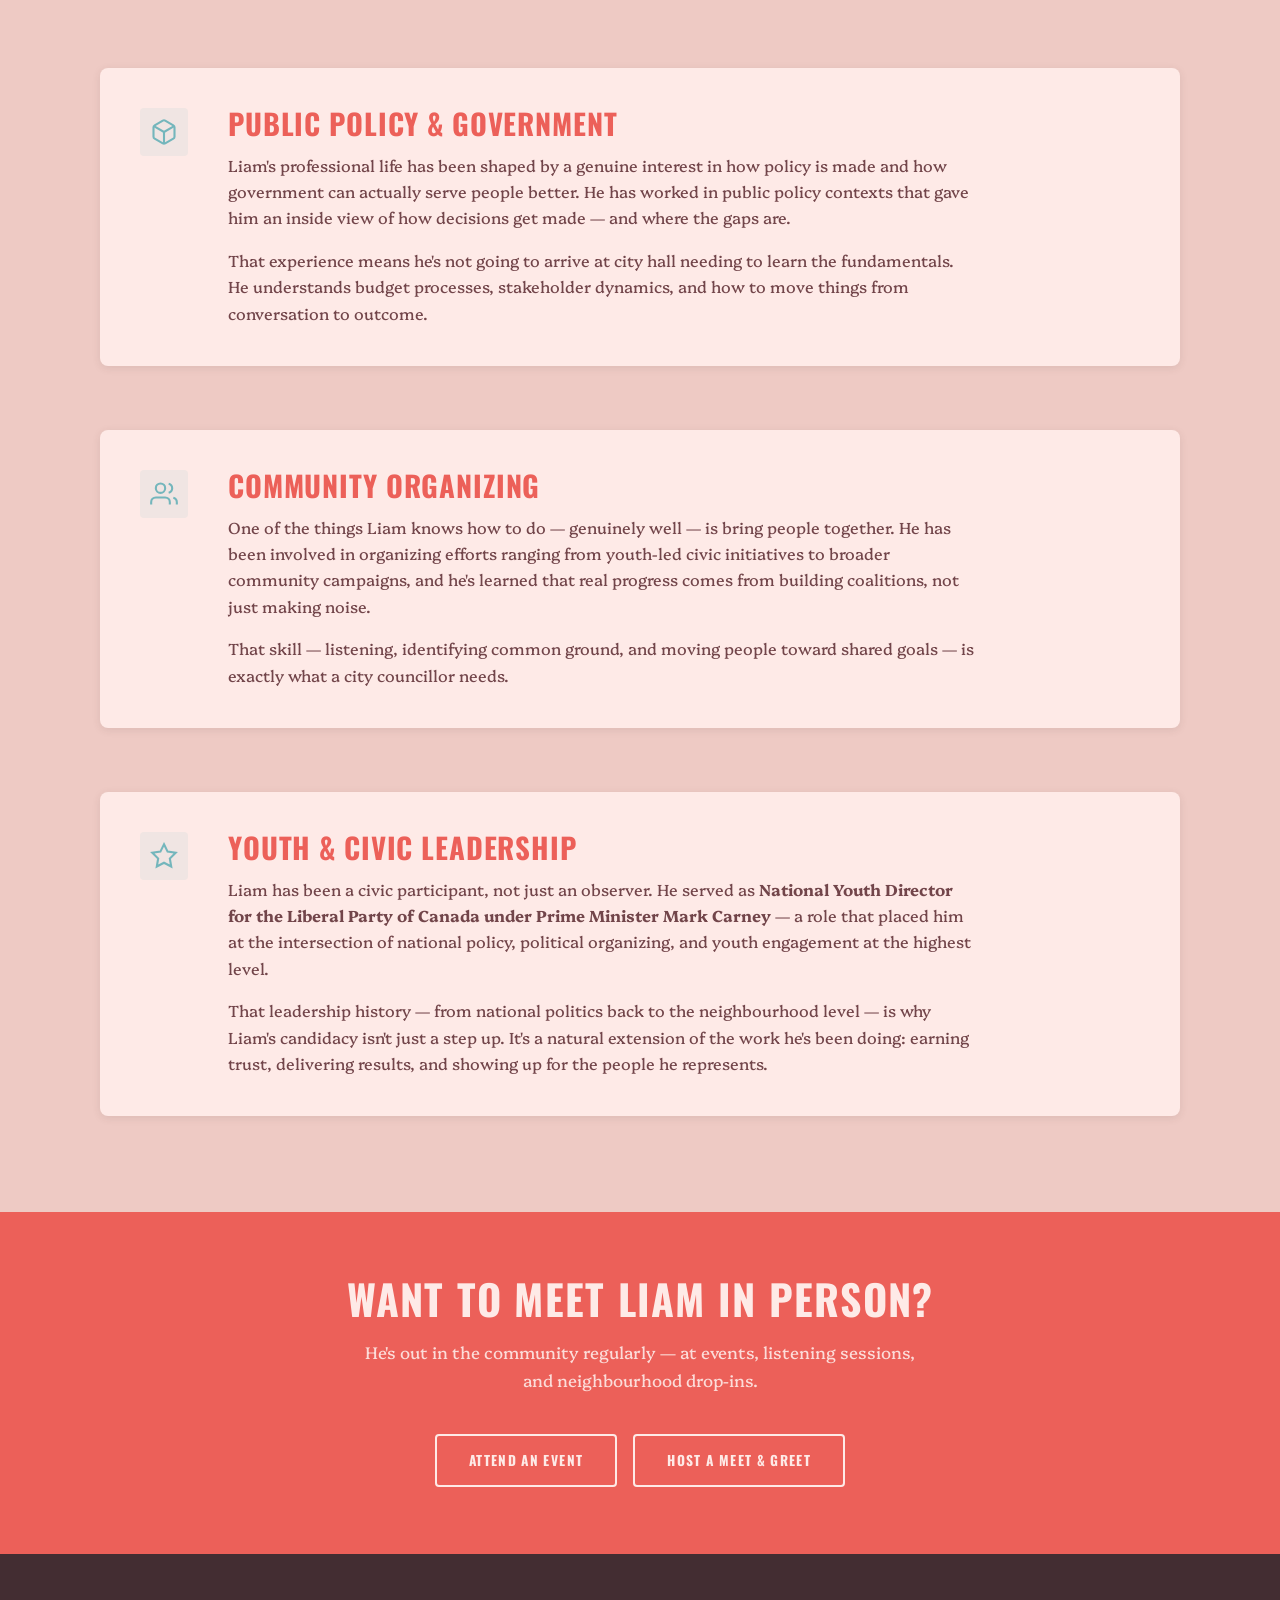
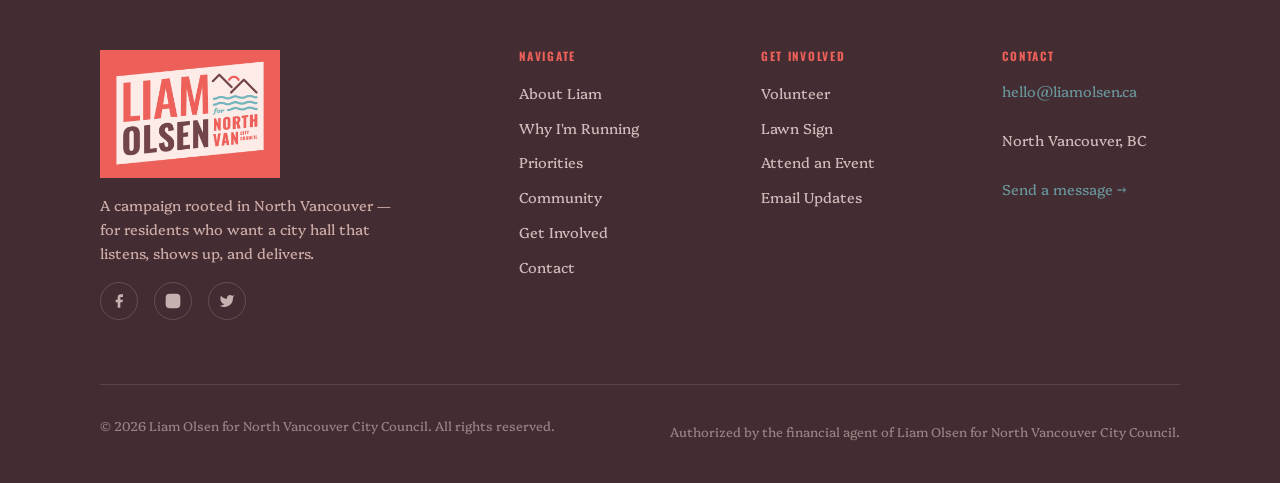
==== commit b872ab97: "Fix broken Donate links; add working Donate section to homepage Every Donate button site-wide pointe" ====
--- a/about.html
+++ b/about.html
@@ -43,7 +43,7 @@
         <li><a href="contact.html">Contact</a></li>
       </ul>
       <a href="get-involved.html" class="btn btn-primary nav-cta">Join the Campaign</a>
-      <a href="#donate" class="btn btn-blue nav-cta">Donate</a>
+      <a href="index.html#donate" class="btn btn-blue nav-cta">Donate</a>
       <button class="nav-hamburger" aria-label="Open menu" aria-expanded="false" aria-controls="mobile-menu">
         <span></span><span></span><span></span>
       </button>
@@ -57,7 +57,7 @@
     <a href="get-involved.html">Get Involved</a>
     <a href="contact.html">Contact</a>
     <a href="get-involved.html" class="btn btn-primary">Join the Campaign</a>
-    <a href="#donate" class="btn btn-blue">Donate</a>
+    <a href="index.html#donate" class="btn btn-blue">Donate</a>
   </div>
 
   <main>
--- a/css/global.css
+++ b/css/global.css
@@ -252,7 +252,7 @@
   display: flex;
   align-items: center;
   justify-content: center;
-  color: var(--gold);
+  color: var(--white);
   opacity: 0.9;
   transition: opacity var(--transition), transform var(--transition);
 }
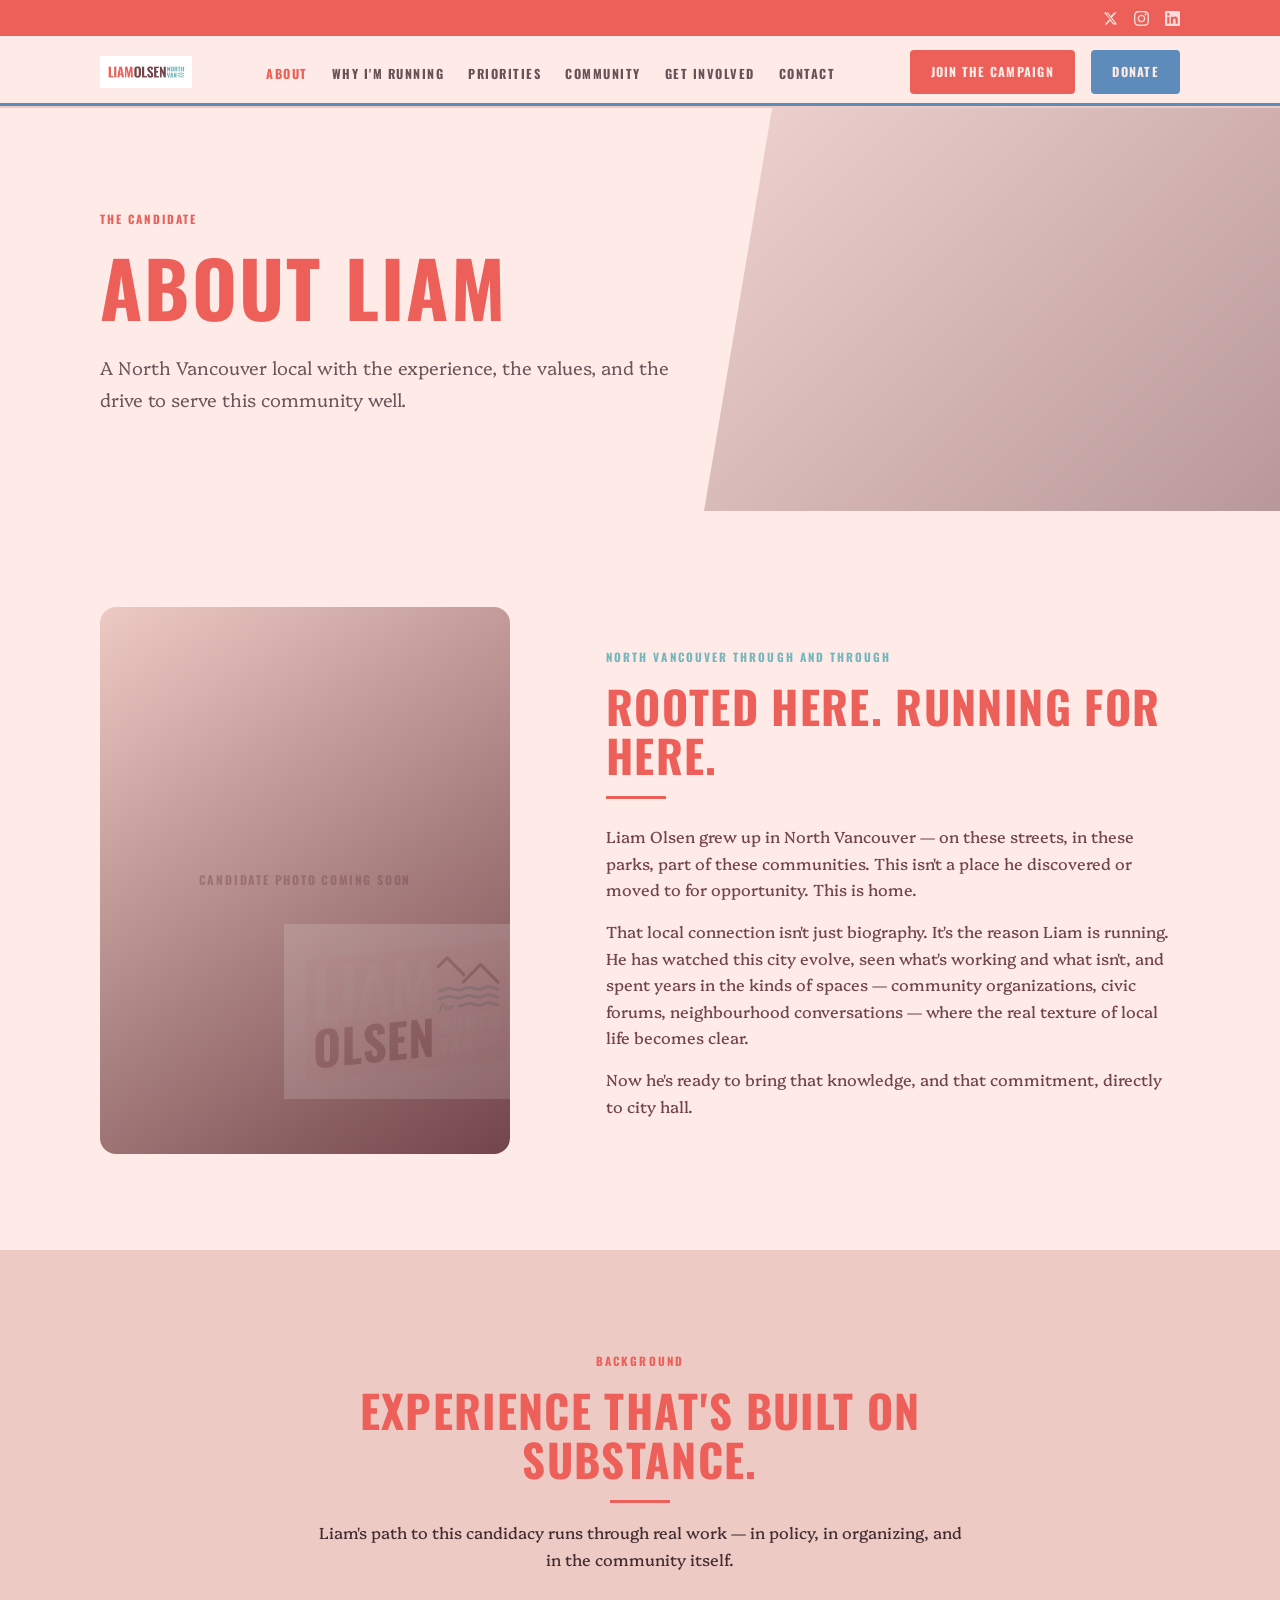
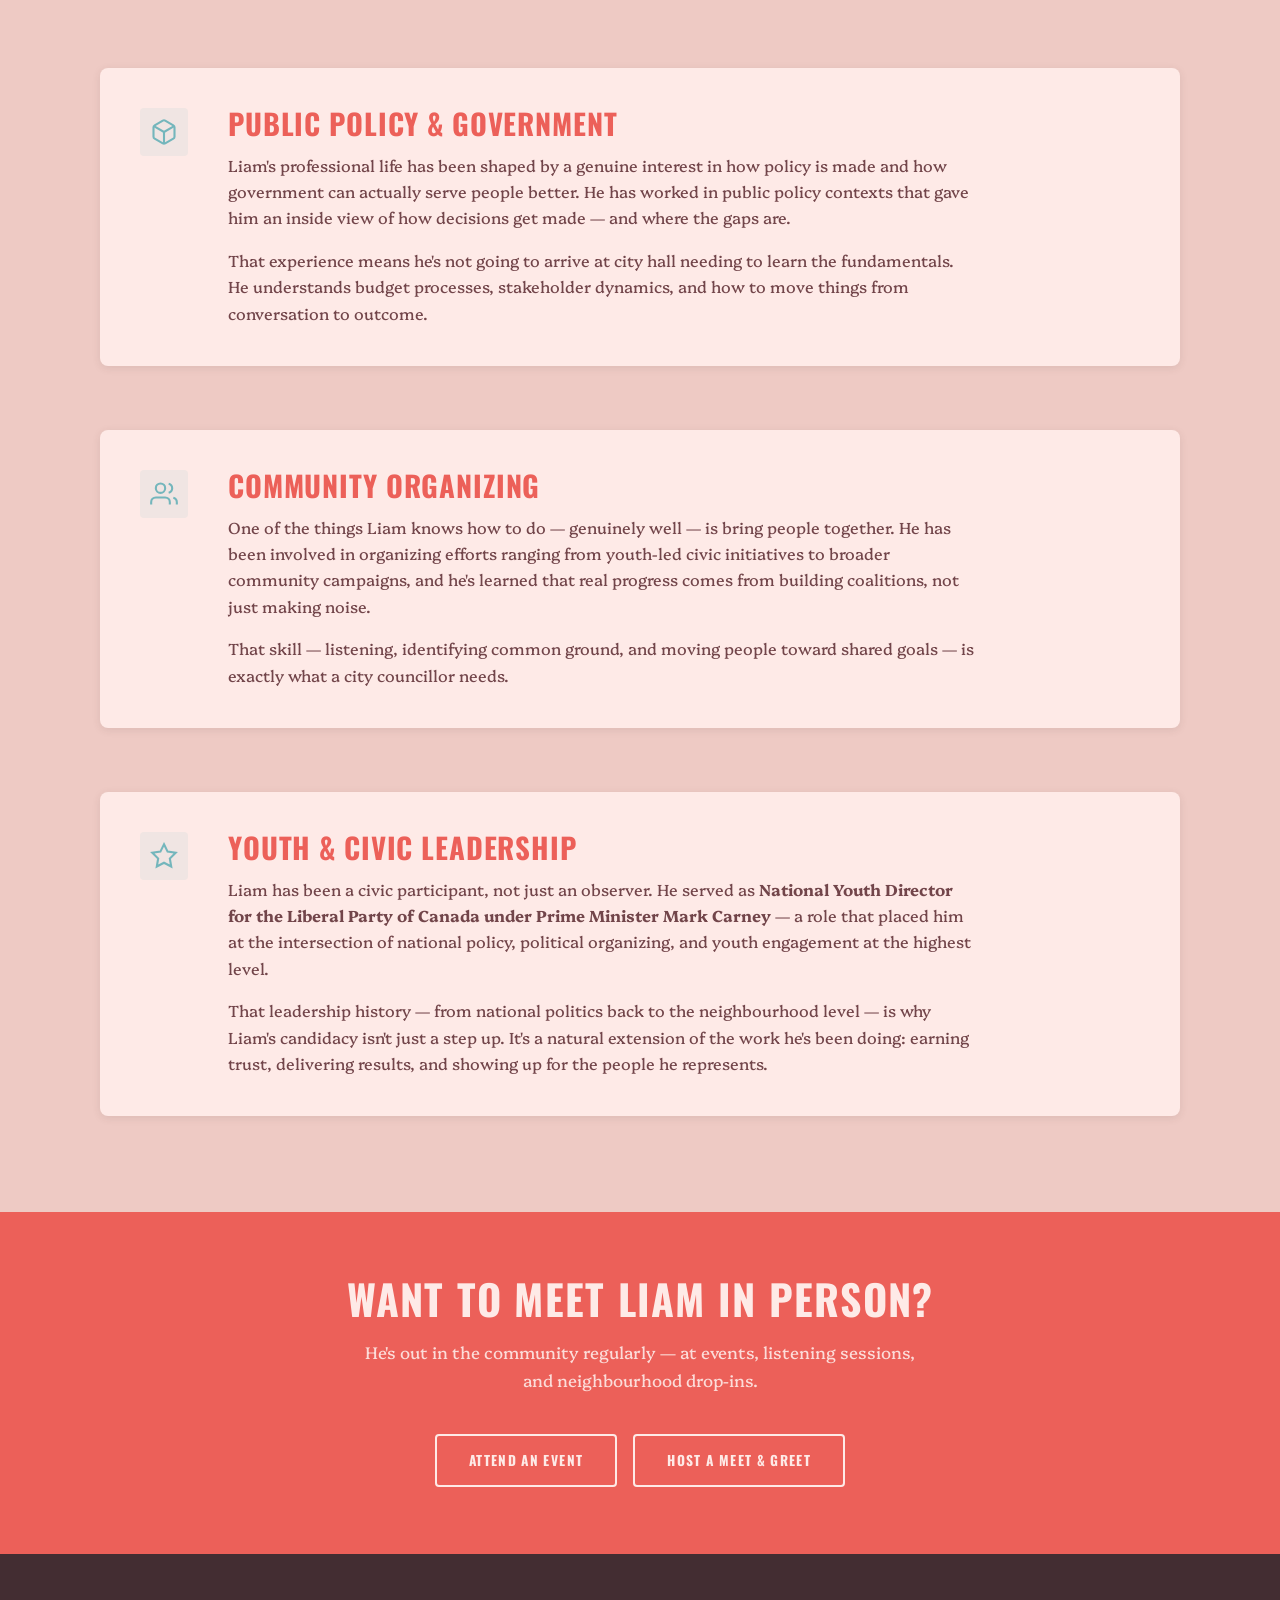
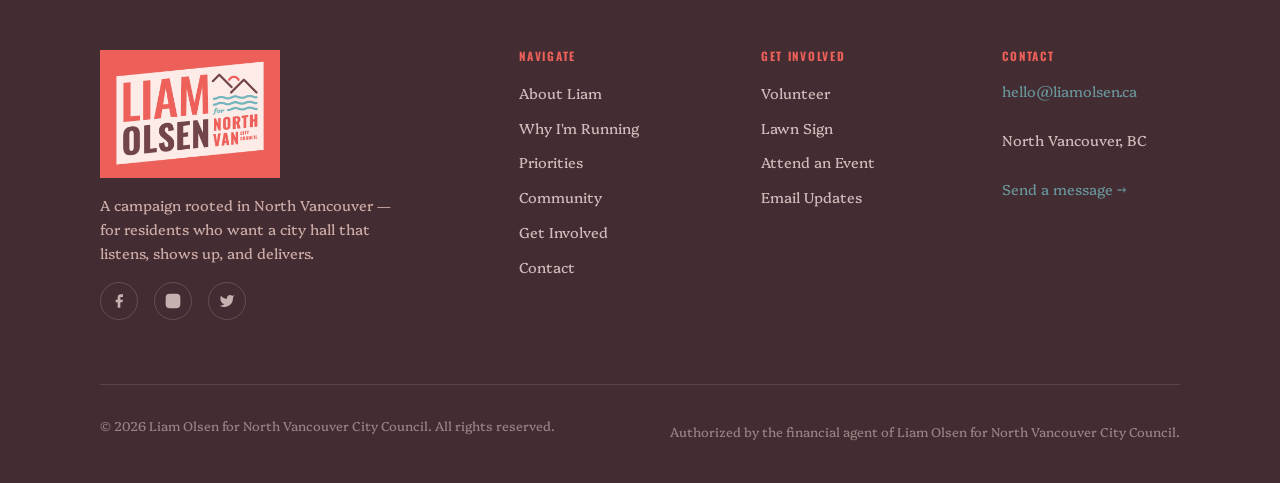
==== commit 942e5005: "Lighten site-wide design and add more Donate touchpoints on homepage Nav, mobile menu, hero, and eve" ====
--- a/about.html
+++ b/about.html
@@ -29,7 +29,7 @@
     </div>
   </div>
 
-  <nav class="site-nav" aria-label="Main navigation">
+  <nav class="site-nav nav-light" aria-label="Main navigation">
     <div class="nav-inner">
       <a href="index.html" class="nav-logo" aria-label="Liam Olsen home">
         <img src="logos/Alt no Bkrd.png" alt="LiamOlsen North Van" />
@@ -65,7 +65,7 @@
     <!-- ── PAGE HERO ── -->
     <header class="page-hero" aria-labelledby="about-page-heading">
       <div class="container" style="position:relative; z-index:1;">
-        <span class="section-label beige">The Candidate</span>
+        <span class="section-label salmon">The Candidate</span>
         <h1 id="about-page-heading">About Liam</h1>
         <p class="hero-sub">A North Vancouver local with the experience, the values, and the drive to serve this community well.</p>
       </div>
@@ -180,26 +180,26 @@
     </section>
 
     <!-- ── NORTH VAN CONNECTION ── */
-    <section class="section nv-connection bg-dark" aria-labelledby="connection-heading">
+    <section class="section nv-connection bg-beige" aria-labelledby="connection-heading">
       <div class="container connection-grid">
         <div class="fade-in">
-          <span class="section-label beige">This Place</span>
-          <h2 id="connection-heading" class="h2 heading-on-dark">What North Vancouver means to him.</h2>
-          <span class="divider beige"></span>
-          <p class="text-light" style="opacity:0.85;">
+          <span class="section-label salmon">This Place</span>
+          <h2 id="connection-heading" class="h2 heading-on-light">What North Vancouver means to him.</h2>
+          <span class="divider"></span>
+          <p>
             North Vancouver isn't just where Liam lives — it's the community that shaped him.
             The mountains, the water, the neighbourhoods, the mix of people who've built
             their lives here. The particular way that North Van feels like a real place,
             not just a suburb.
           </p>
-          <p class="text-light" style="opacity:0.85;">
+          <p>
             He cares about this city remaining a place where people of different backgrounds
             and income levels can build a life. Where young people can stay. Where families
             feel rooted. Where the things that make North Vancouver special — the access to
             nature, the strong community institutions, the sense of neighbourhood —
             are protected and strengthened, not eroded.
           </p>
-          <a href="why-running.html" class="btn btn-outline-light mt-lg">Read Why He's Running</a>
+          <a href="why-running.html" class="btn btn-outline-salmon mt-lg">Read Why He's Running</a>
         </div>
         <div class="connection-facts fade-in fade-in-delay-1">
           <div class="fact-card">
--- a/css/global.css
+++ b/css/global.css
@@ -274,7 +274,8 @@
   right: 0;
   z-index: 1000;
   height: var(--nav-height);
-  background: var(--black);
+  background: var(--white);
+  border-bottom: 2px solid var(--beige);
   transition: background var(--transition), box-shadow var(--transition);
 }
 .site-nav::after {
@@ -288,14 +289,6 @@
   z-index: 1;
 }
 .site-nav.scrolled {
-  background: var(--black);
-  box-shadow: var(--shadow-md);
-}
-.site-nav.nav-light {
-  background: var(--white);
-  border-bottom: 2px solid var(--beige);
-}
-.site-nav.nav-light.scrolled {
   box-shadow: var(--shadow-sm);
 }
 .nav-inner {
@@ -396,7 +389,7 @@
   left: 0;
   right: 0;
   bottom: 0;
-  background: var(--black);
+  background: var(--white);
   z-index: 999;
   flex-direction: column;
   align-items: center;
@@ -413,7 +406,7 @@
   font-weight: 700;
   text-transform: uppercase;
   letter-spacing: 0.06em;
-  color: var(--white);
+  color: var(--black);
   transition: color var(--transition);
 }
 .nav-mobile a:hover { color: var(--salmon); }
@@ -541,7 +534,7 @@
 
 /* ── Page hero (inner pages) ── */
 .page-hero {
-  background: var(--black);
+  background: var(--white);
   padding: calc(var(--nav-height) + var(--subheader-height) + var(--space-2xl)) 0 var(--space-2xl);
   position: relative;
   overflow: hidden;
@@ -551,7 +544,7 @@
   position: absolute;
   top: 0; right: 0; bottom: 0;
   width: 45%;
-  background: linear-gradient(135deg, var(--brown) 0%, var(--black) 100%);
+  background: linear-gradient(135deg, var(--beige) 0%, var(--brown) 100%);
   clip-path: polygon(15% 0%, 100% 0%, 100% 100%, 0% 100%);
   opacity: 0.5;
 }
@@ -560,14 +553,14 @@
   margin-bottom: var(--space-sm);
 }
 .page-hero h1 {
-  color: var(--white);
+  color: var(--salmon);
   font-size: clamp(2.8rem, 6vw, 5rem);
   margin-bottom: var(--space-md);
 }
 .page-hero .hero-sub {
   font-size: 1.15rem;
-  color: var(--beige);
-  opacity: 0.85;
+  color: var(--black);
+  opacity: 0.78;
   max-width: 50ch;
   font-family: var(--font-body);
   font-weight: 300;
--- a/css/about.css
+++ b/css/about.css
@@ -97,10 +97,11 @@
   display: flex;
   align-items: flex-start;
   gap: var(--space-sm);
-  background: rgba(238,202,196,0.07);
-  border: 1px solid rgba(238,202,196,0.15);
+  background: var(--white);
+  border: 1px solid rgba(114,69,74,0.15);
   border-radius: var(--radius-md);
   padding: var(--space-md);
+  box-shadow: var(--shadow-sm);
 }
 .fact-icon {
   font-size: 1.6rem;
@@ -114,13 +115,13 @@
   font-weight: 700;
   text-transform: uppercase;
   letter-spacing: 0.08em;
-  color: var(--beige);
+  color: var(--brown);
   margin-bottom: 0.3rem;
 }
 .fact-card p {
   font-size: 0.88rem;
-  color: var(--beige);
-  opacity: 0.7;
+  color: var(--brown);
+  opacity: 0.8;
   line-height: 1.5;
   max-width: none;
 }
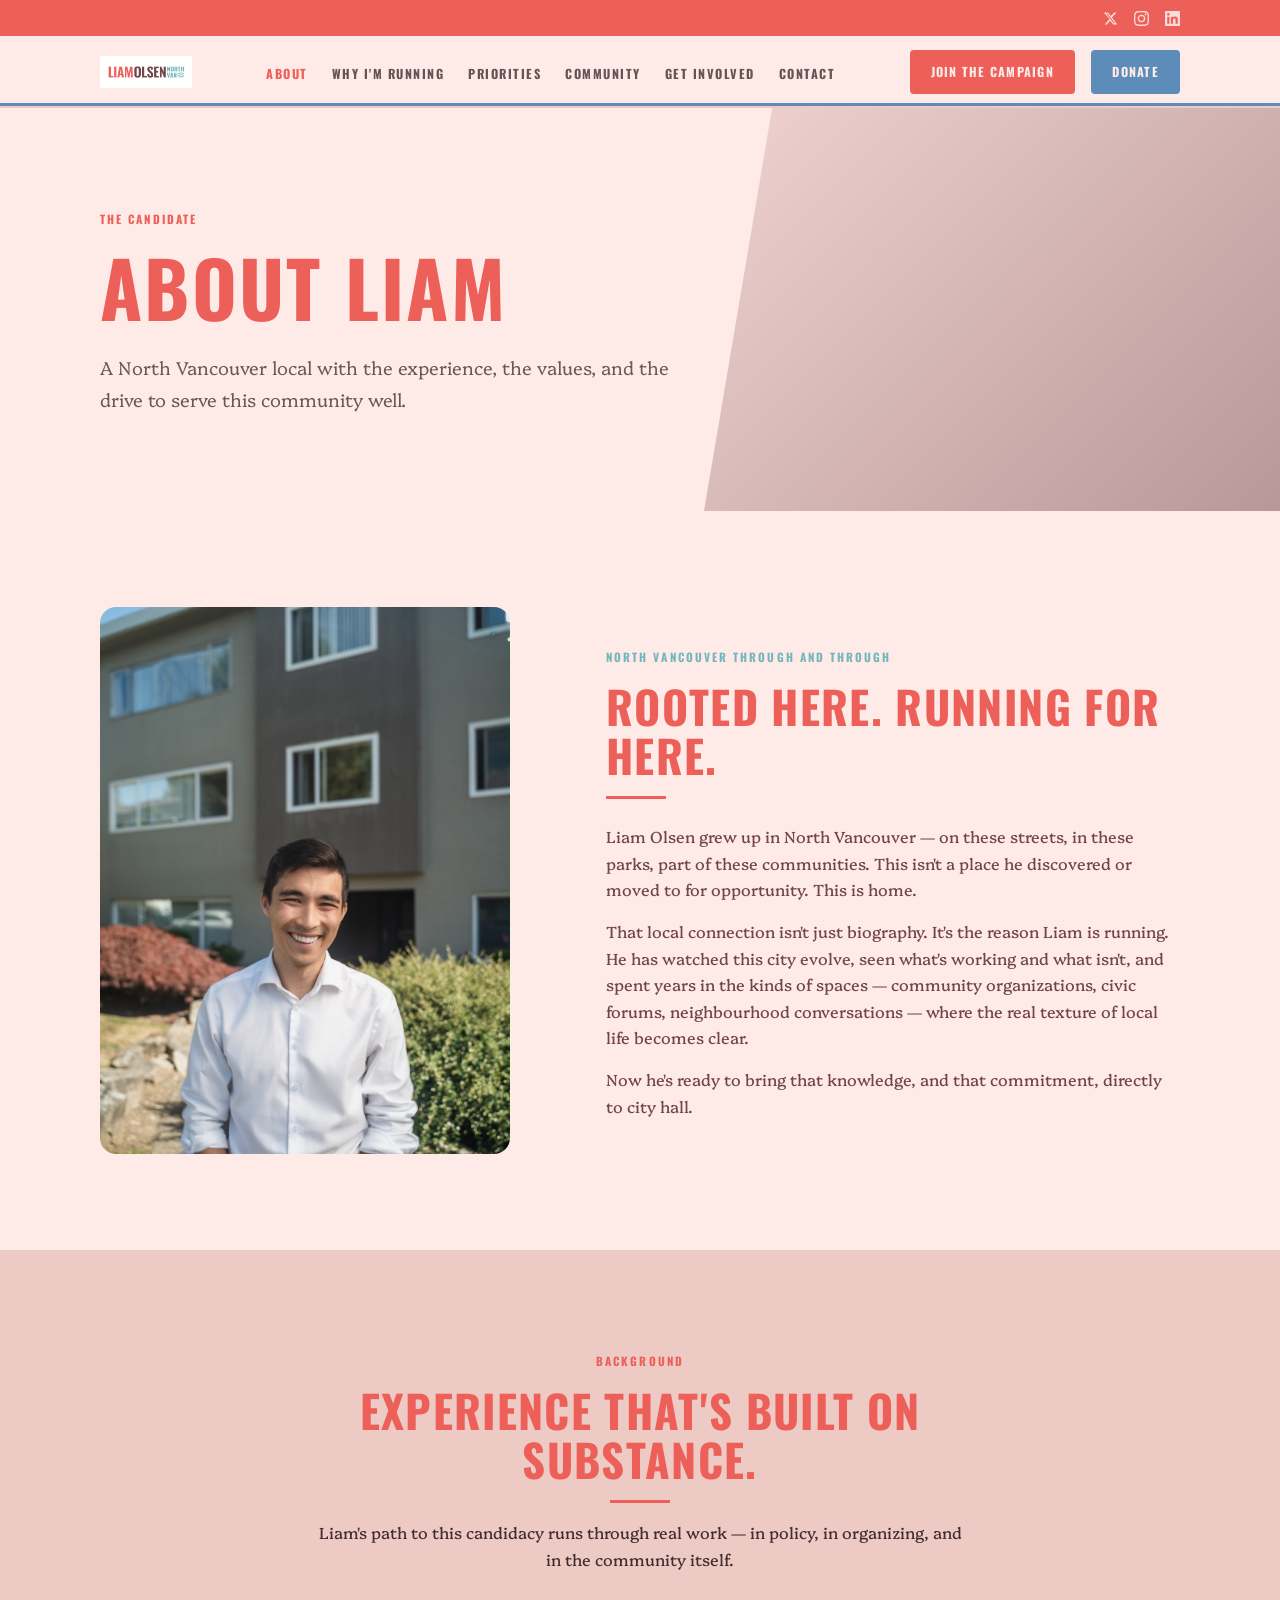
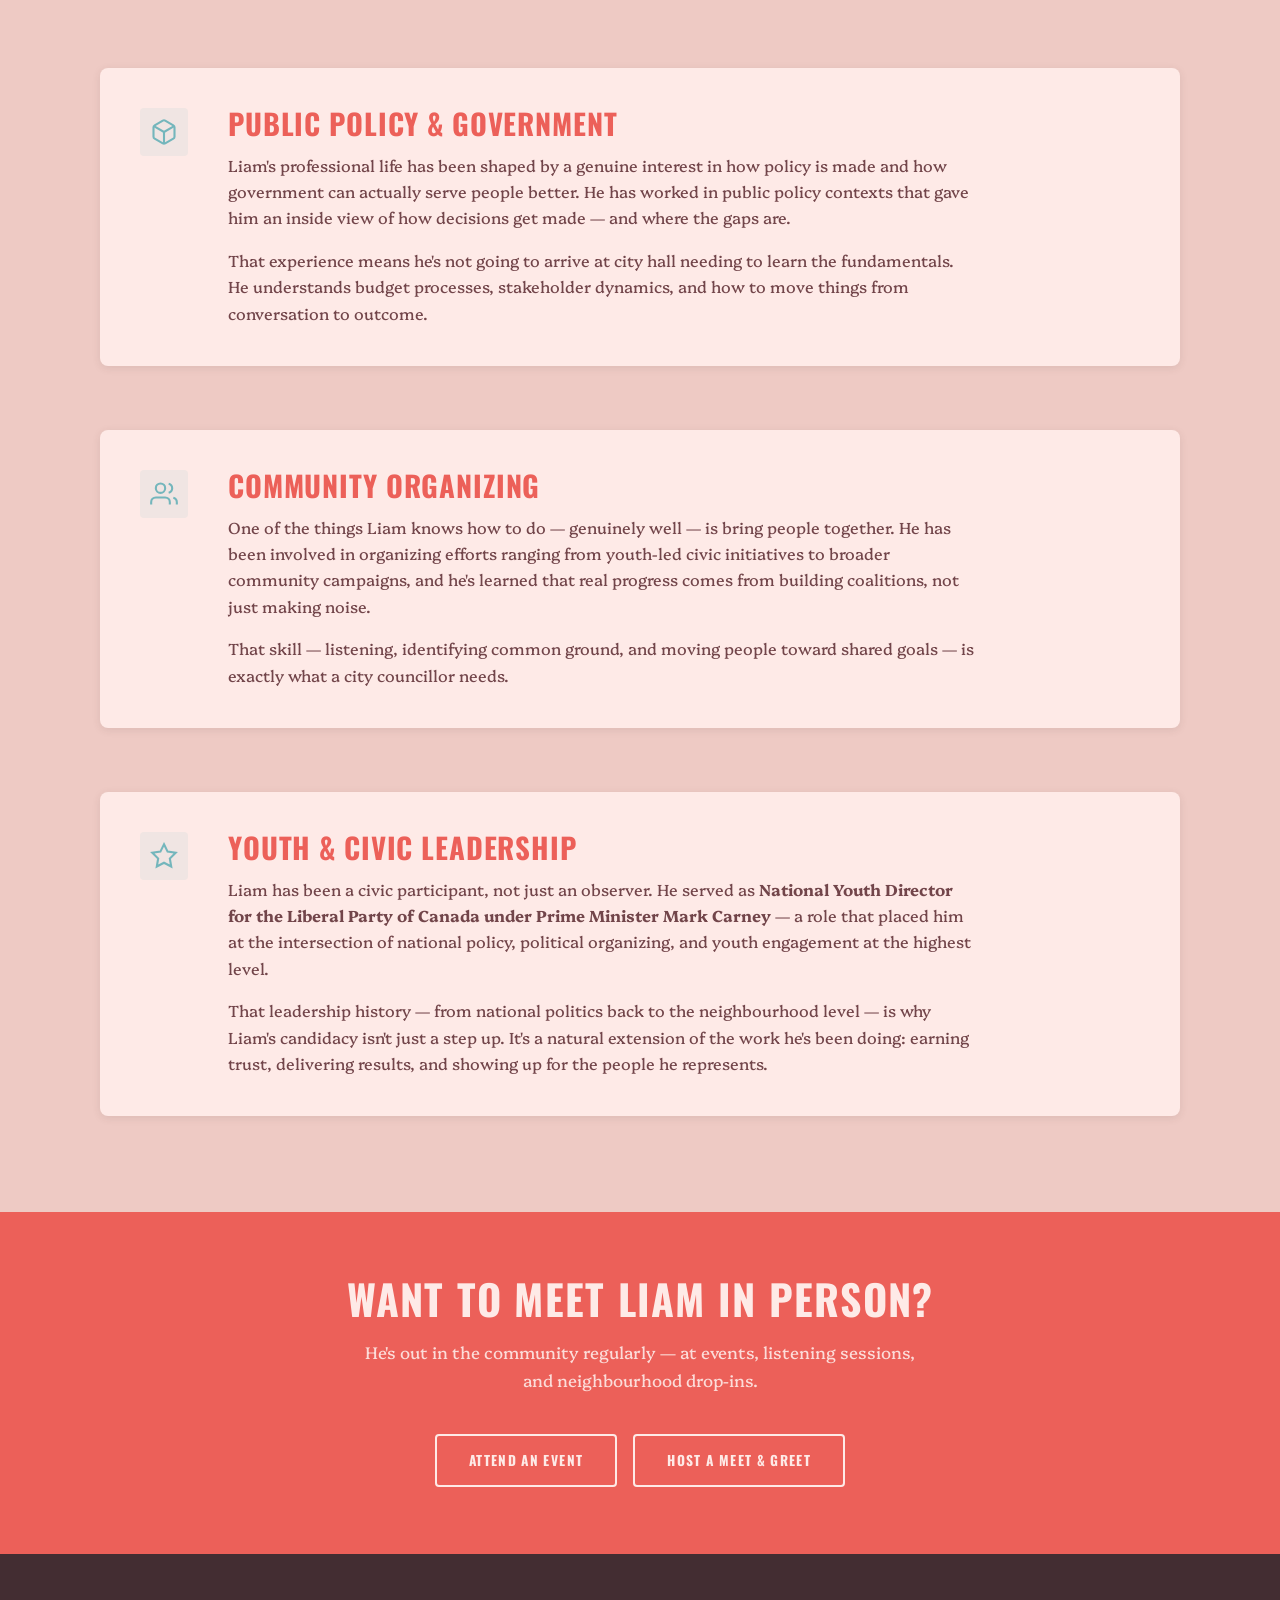
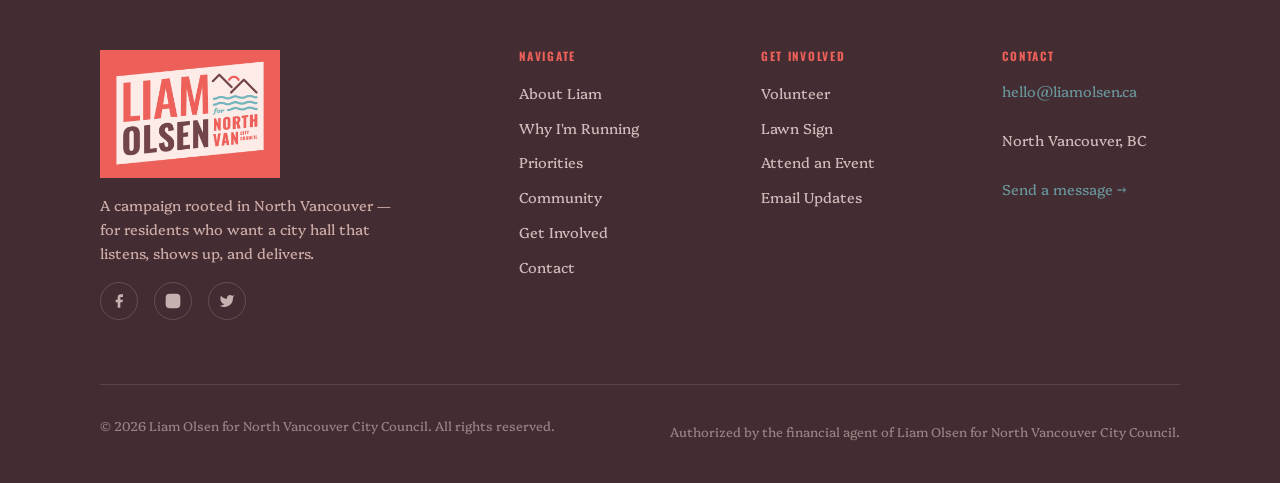
==== commit 1dcb4d59: "Add real photos across the site - Homepage hero and Priorities page header now use licensed North   " ====
--- a/about.html
+++ b/about.html
@@ -43,7 +43,7 @@
         <li><a href="contact.html">Contact</a></li>
       </ul>
       <a href="get-involved.html" class="btn btn-primary nav-cta">Join the Campaign</a>
-      <a href="index.html#donate" class="btn btn-blue nav-cta">Donate</a>
+      <a href="https://www.zeffy.com/en-CA/donation-form/donate-for-a-better-north-vancouver" target="_blank" rel="noopener noreferrer" class="btn btn-blue nav-cta">Donate</a>
       <button class="nav-hamburger" aria-label="Open menu" aria-expanded="false" aria-controls="mobile-menu">
         <span></span><span></span><span></span>
       </button>
@@ -57,7 +57,7 @@
     <a href="get-involved.html">Get Involved</a>
     <a href="contact.html">Contact</a>
     <a href="get-involved.html" class="btn btn-primary">Join the Campaign</a>
-    <a href="index.html#donate" class="btn btn-blue">Donate</a>
+    <a href="https://www.zeffy.com/en-CA/donation-form/donate-for-a-better-north-vancouver" target="_blank" rel="noopener noreferrer" class="btn btn-blue">Donate</a>
   </div>
 
   <main>
@@ -75,12 +75,7 @@
     <section class="section bio-intro" aria-labelledby="roots-heading">
       <div class="container bio-grid">
         <div class="bio-photo fade-in" aria-label="Photo of Liam Olsen">
-          <div class="bio-photo-placeholder">
-            <img src="logos/Main no Bkrd.png" alt="Liam Olsen logo" style="width:60%; opacity:0.15; position:absolute; bottom:10%; right:-5%;" />
-            <span class="label" style="color:var(--brown); opacity:0.4; text-align:center; padding: var(--space-xl);">
-              Candidate photo coming soon
-            </span>
-          </div>
+          <img src="imgs/liam-headshot-about.jpg" alt="Liam Olsen" class="bio-photo-img" />
         </div>
         <div class="bio-intro-text fade-in fade-in-delay-1">
           <span class="section-label">North Vancouver Through and Through</span>
--- a/css/about.css
+++ b/css/about.css
@@ -19,16 +19,13 @@
   max-width: 420px;
 }
 
-.bio-photo-placeholder {
+.bio-photo-img {
   width: 100%;
   height: 100%;
-  background: linear-gradient(145deg, var(--beige) 0%, var(--brown) 100%);
+  object-fit: cover;
+  object-position: center top;
   border-radius: var(--radius-lg);
-  display: flex;
-  align-items: center;
-  justify-content: center;
-  position: relative;
-  overflow: hidden;
+  display: block;
 }
 
 .bio-intro-text h2 { margin-bottom: var(--space-sm); }
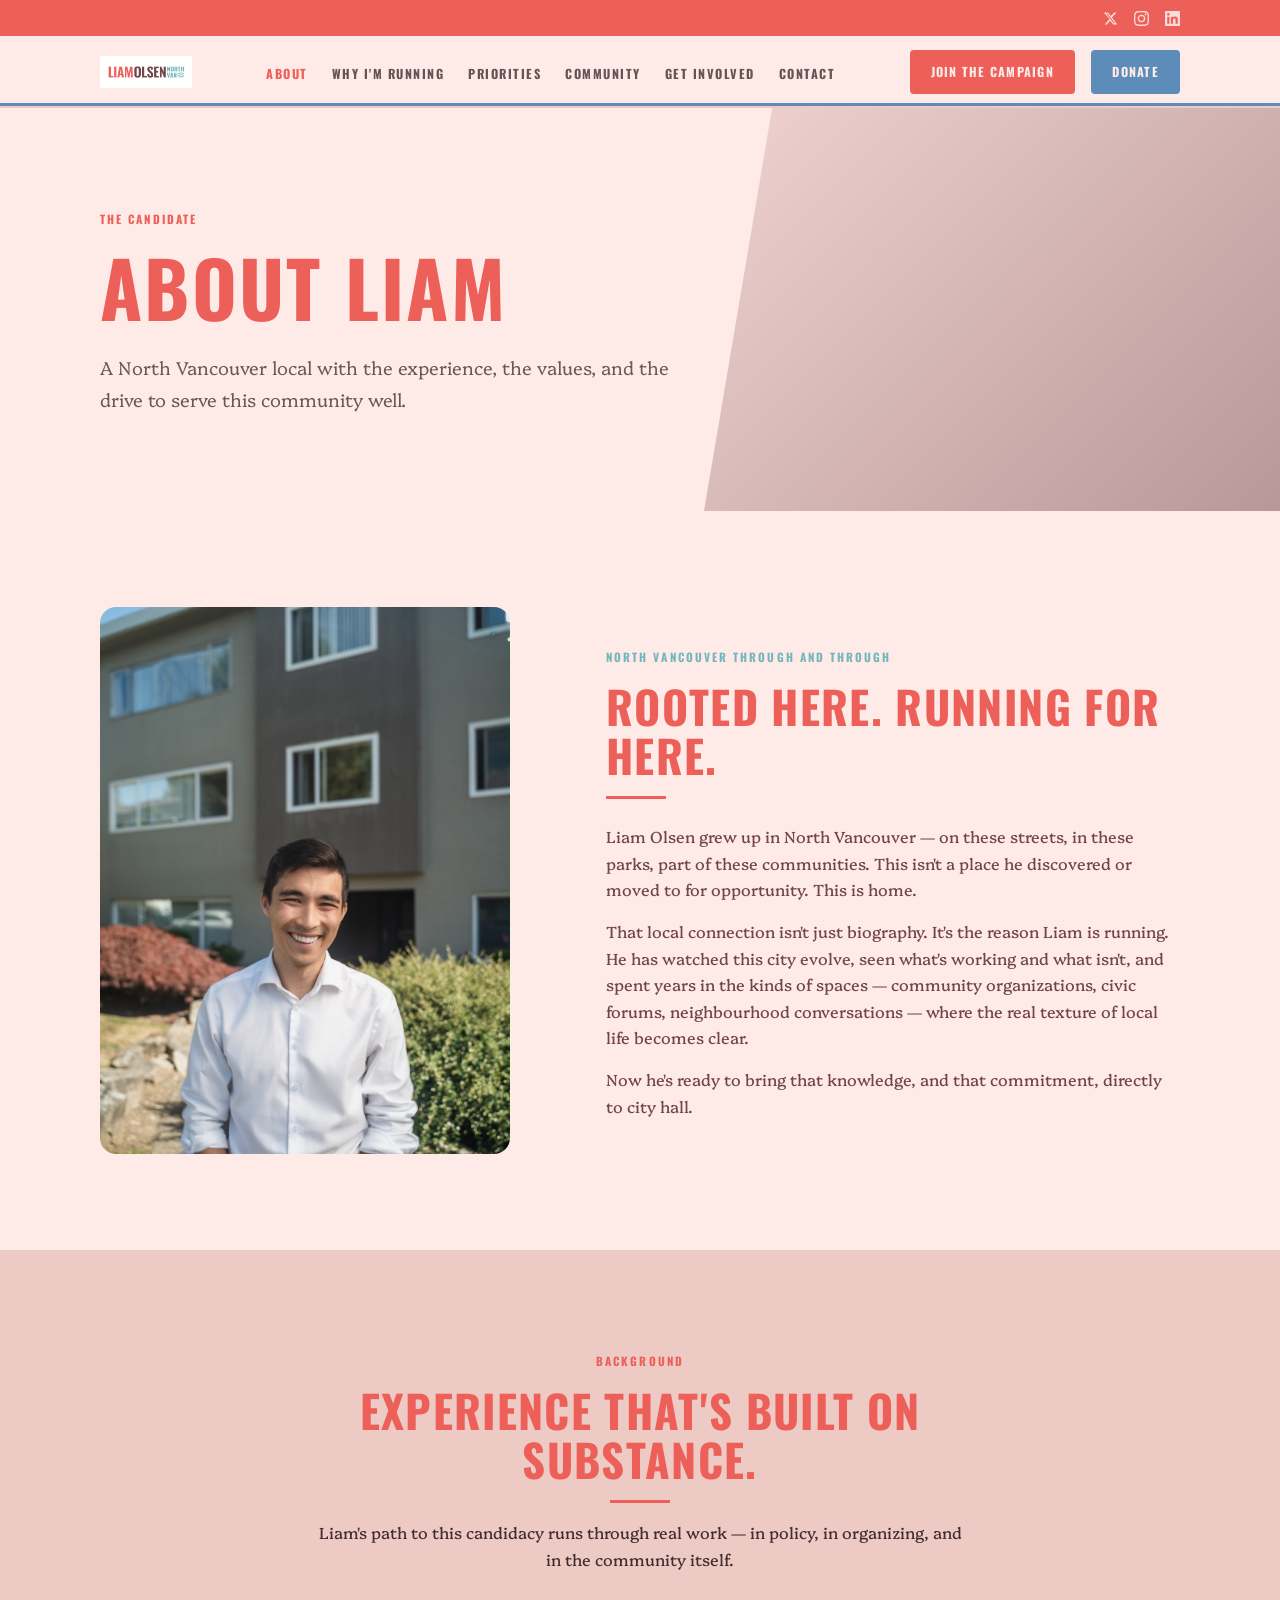
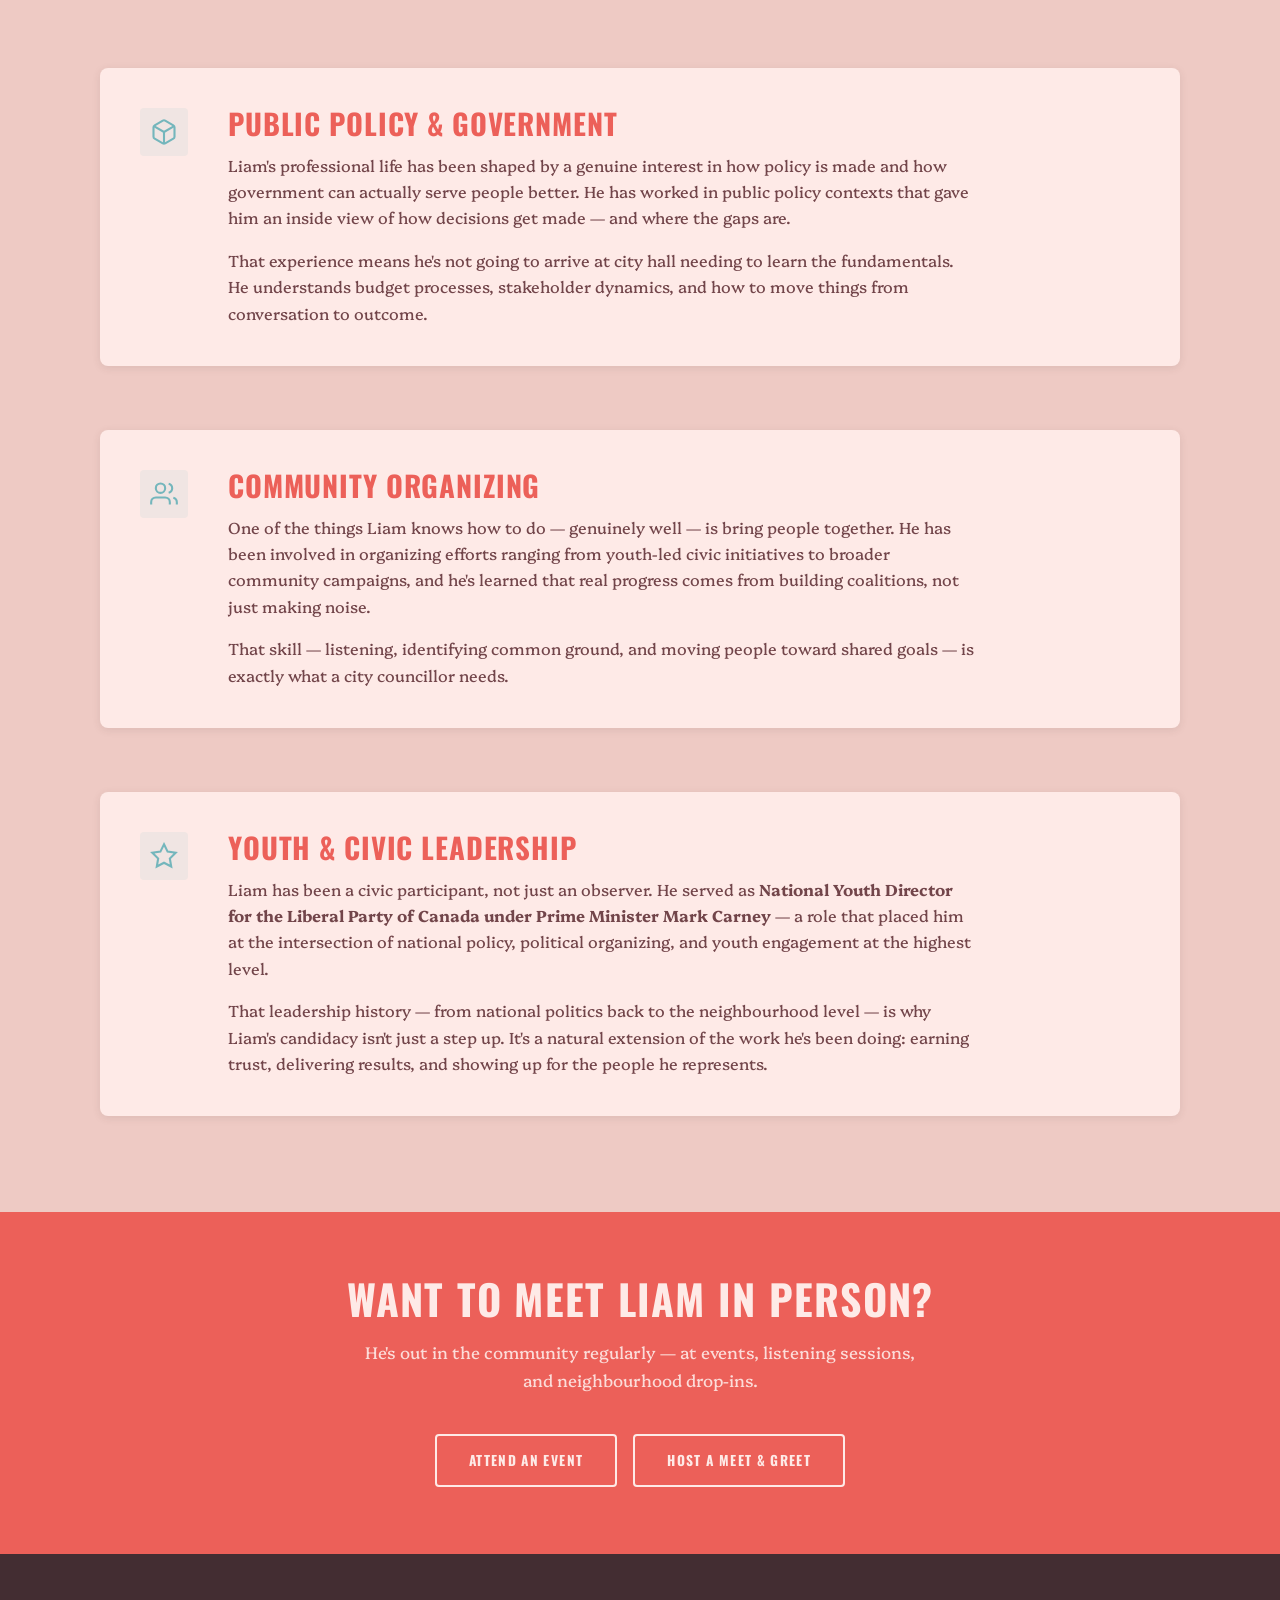
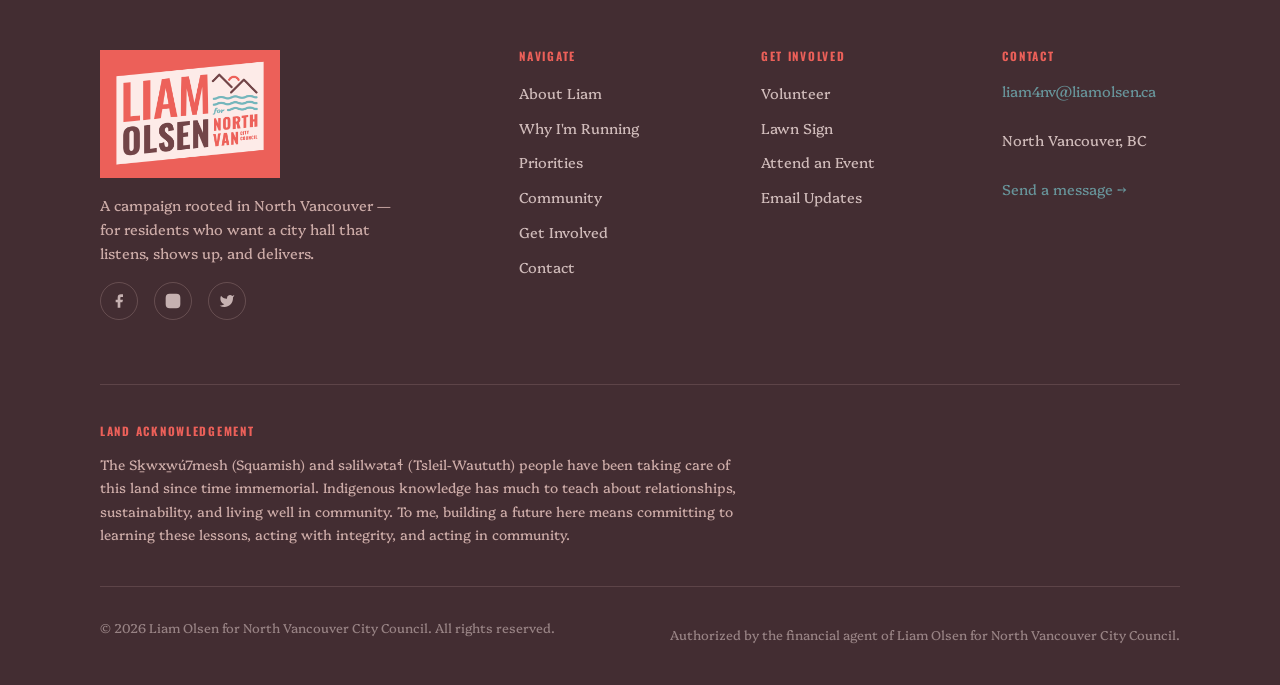
==== commit fa01c41a: "Update campaign email and add land acknowledgement to every footer Replace every hello@liamolsen.ca " ====
--- a/about.html
+++ b/about.html
@@ -280,8 +280,14 @@
         </div>
         <div class="footer-col">
           <h4>Contact</h4>
-          <p><a href="mailto:hello@liamolsen.ca">hello@liamolsen.ca</a><br /><br />North Vancouver, BC<br /><br /><a href="contact.html">Send a message →</a></p>
-        </div>
+          <p><a href="mailto:liam4nv@liamolsen.ca">liam4nv@liamolsen.ca</a><br /><br />North Vancouver, BC<br /><br /><a href="contact.html">Send a message →</a></p>
+        </div>
+      </div>
+      <div class="footer-land-ack">
+        <h4>Land Acknowledgement</h4>
+        <p>
+          The Sḵwx̱wú7mesh (Squamish) and səlilwətaɬ (Tsleil-Waututh) people have been taking care of this land since time immemorial. Indigenous knowledge has much to teach about relationships, sustainability, and living well in community. To me, building a future here means committing to learning these lessons, acting with integrity, and acting in community.
+        </p>
       </div>
       <div class="footer-bottom">
         <p>&copy; 2026 Liam Olsen for North Vancouver City Council. All rights reserved.</p>
--- a/css/global.css
+++ b/css/global.css
@@ -509,6 +509,28 @@
   height: 16px;
   fill: currentColor;
 }
+.footer-land-ack {
+  border-top: 1px solid rgba(238,202,196,0.15);
+  padding-top: var(--space-lg);
+  margin-bottom: var(--space-lg);
+}
+.footer-land-ack h4 {
+  font-family: var(--font-heading);
+  font-size: 0.72rem;
+  font-weight: 700;
+  text-transform: uppercase;
+  letter-spacing: 0.15em;
+  color: var(--salmon);
+  margin-bottom: var(--space-sm);
+}
+.footer-land-ack p {
+  font-size: 0.85rem;
+  line-height: 1.7;
+  color: var(--beige);
+  opacity: 0.8;
+  max-width: 72ch;
+}
+
 .footer-bottom {
   border-top: 1px solid rgba(238,202,196,0.15);
   padding-top: var(--space-md);
@@ -692,6 +714,14 @@
 .hidden       { display: none !important; }
 .img-fill     { width: 100%; height: 100%; object-fit: cover; object-position: center; }
 
+.form-error-message {
+  color: var(--salmon);
+  font-size: 0.85rem;
+  line-height: 1.5;
+  margin-top: 0.6rem;
+}
+.form-error-message a { color: inherit; text-decoration: underline; }
+
 /* Scroll animation */
 .fade-in {
   opacity: 0;
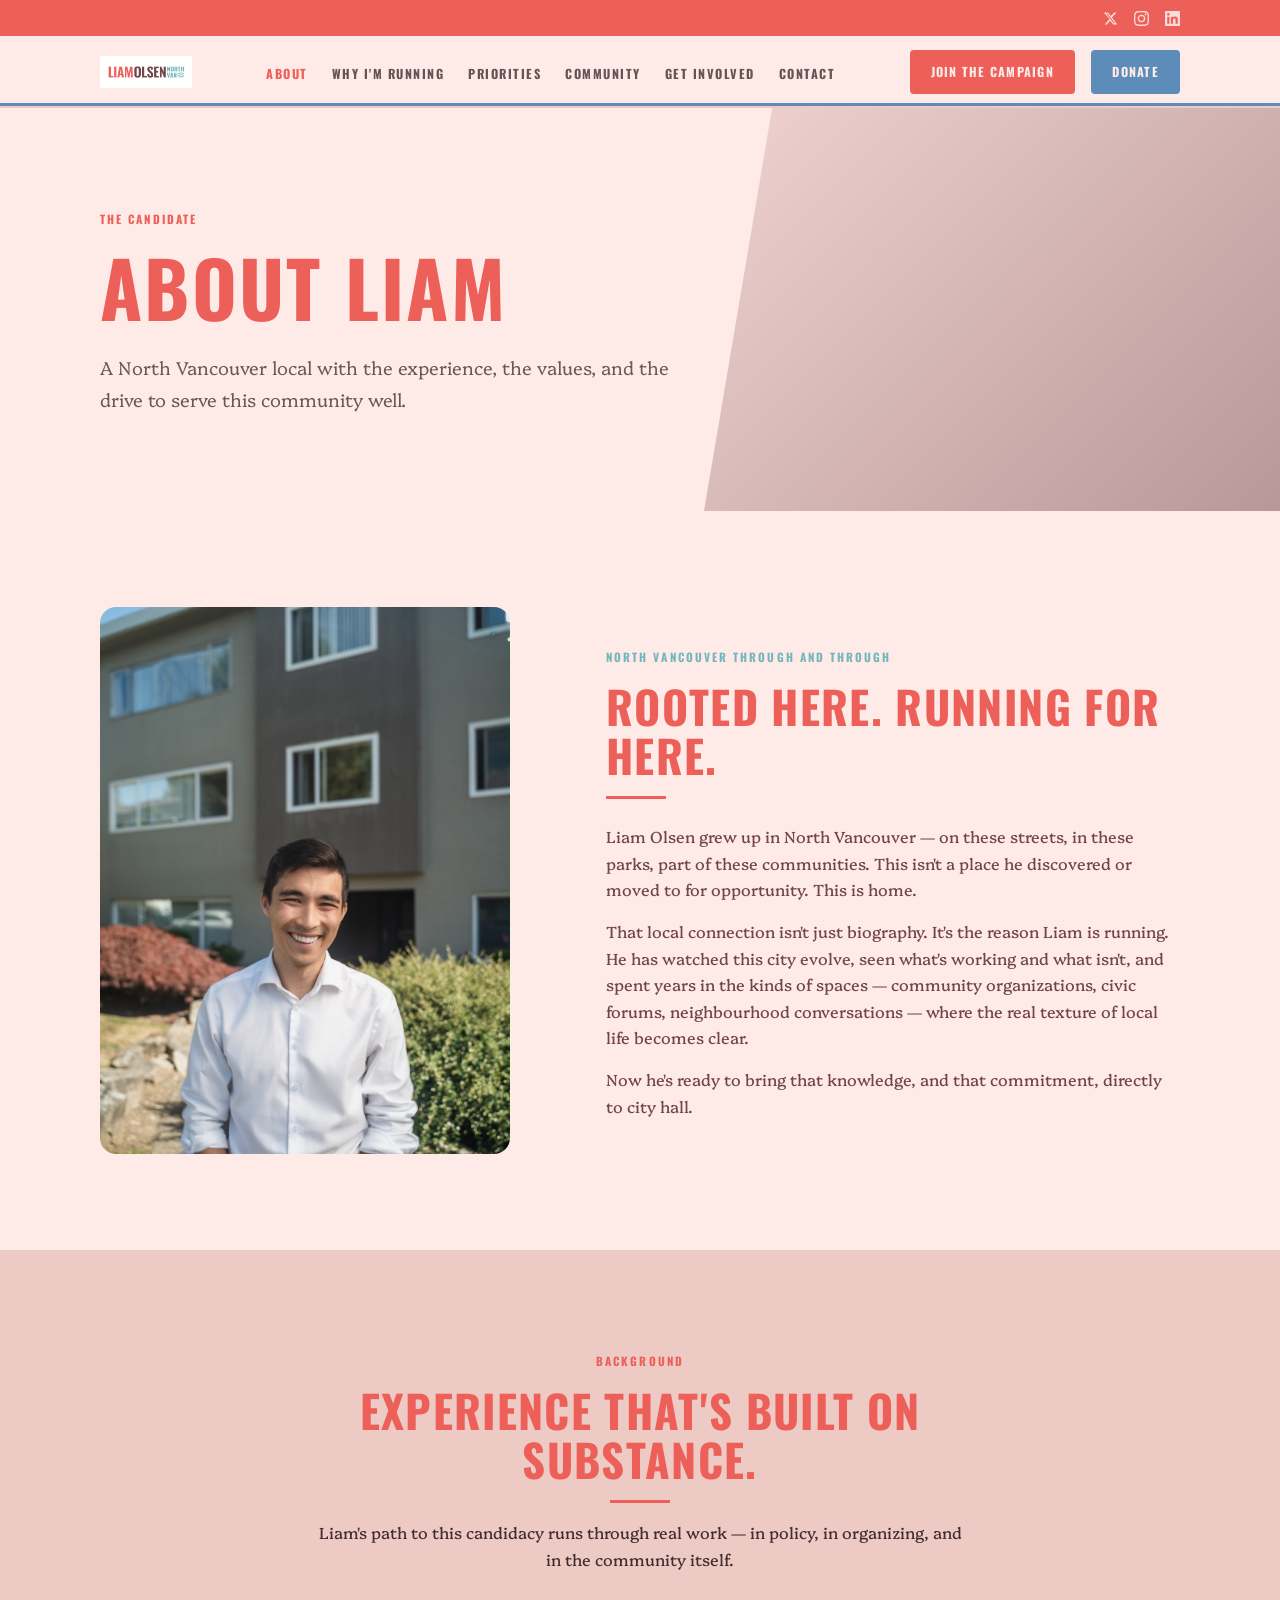
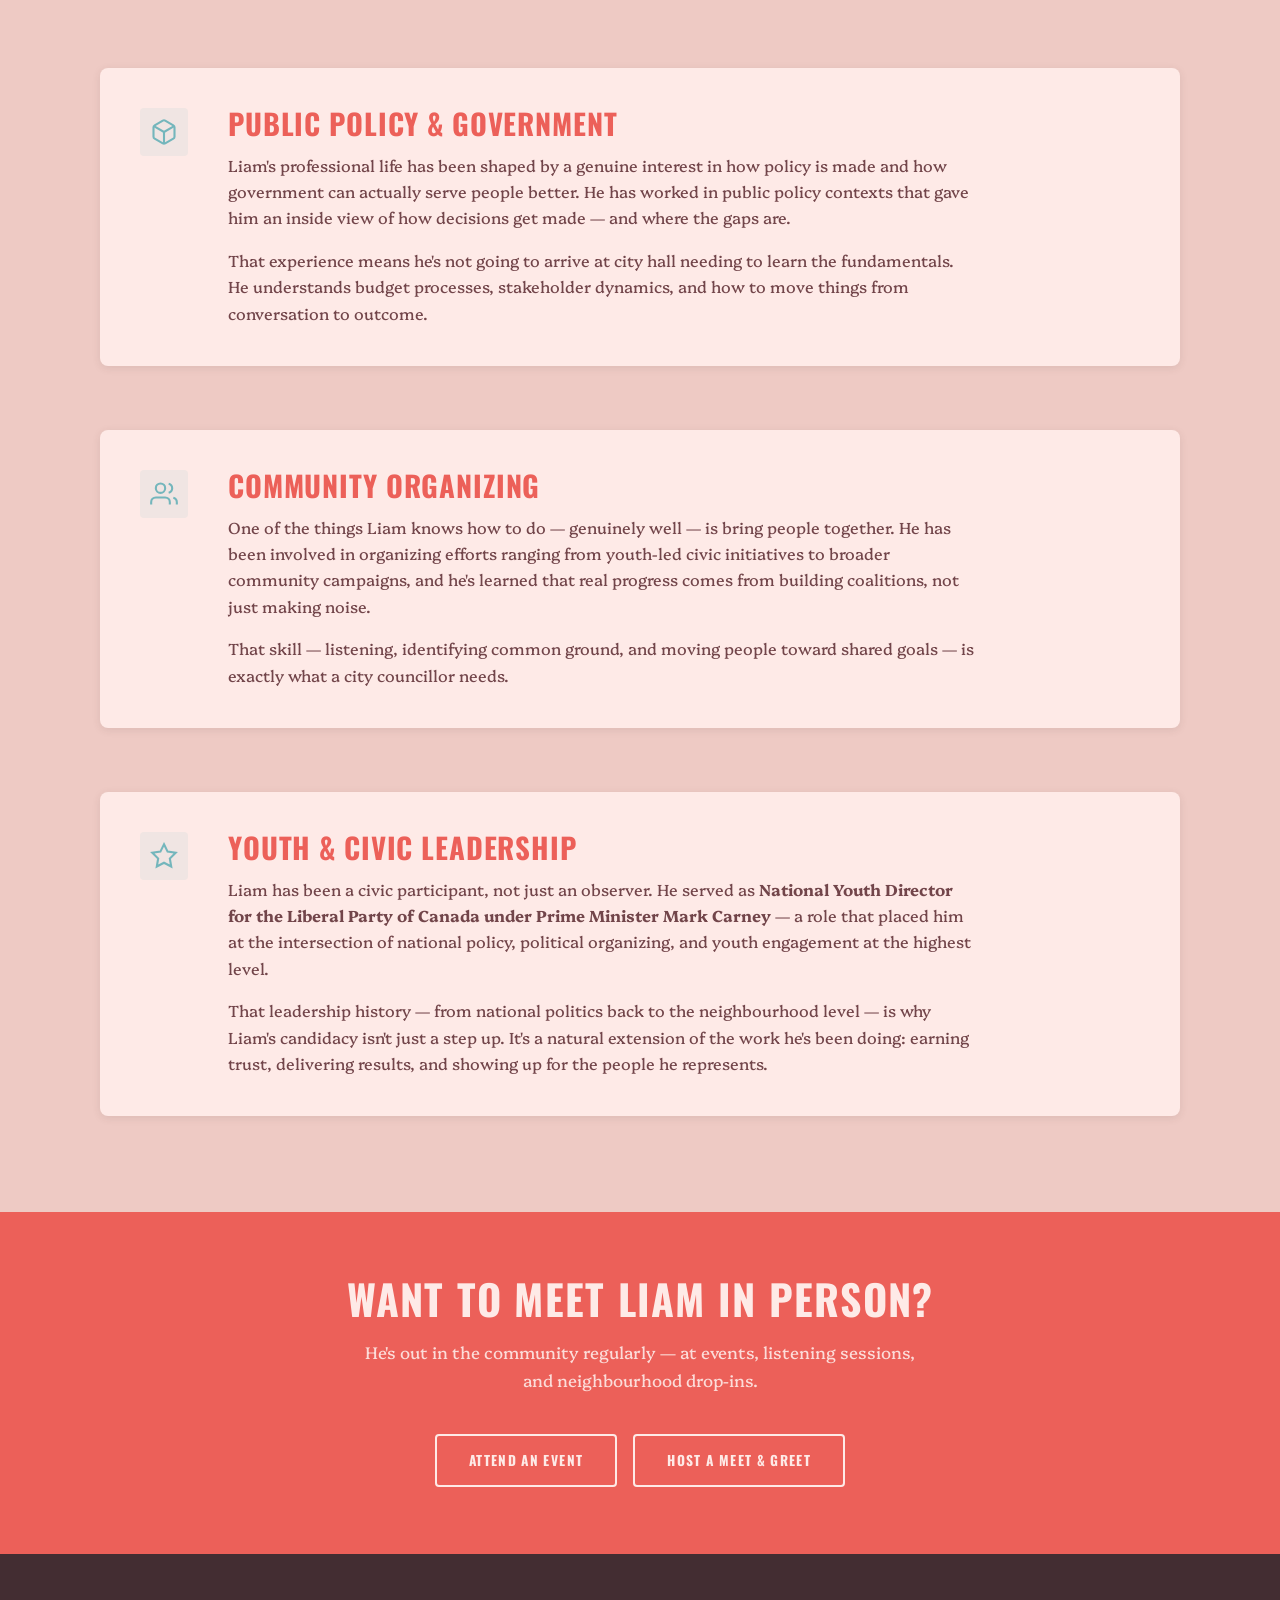
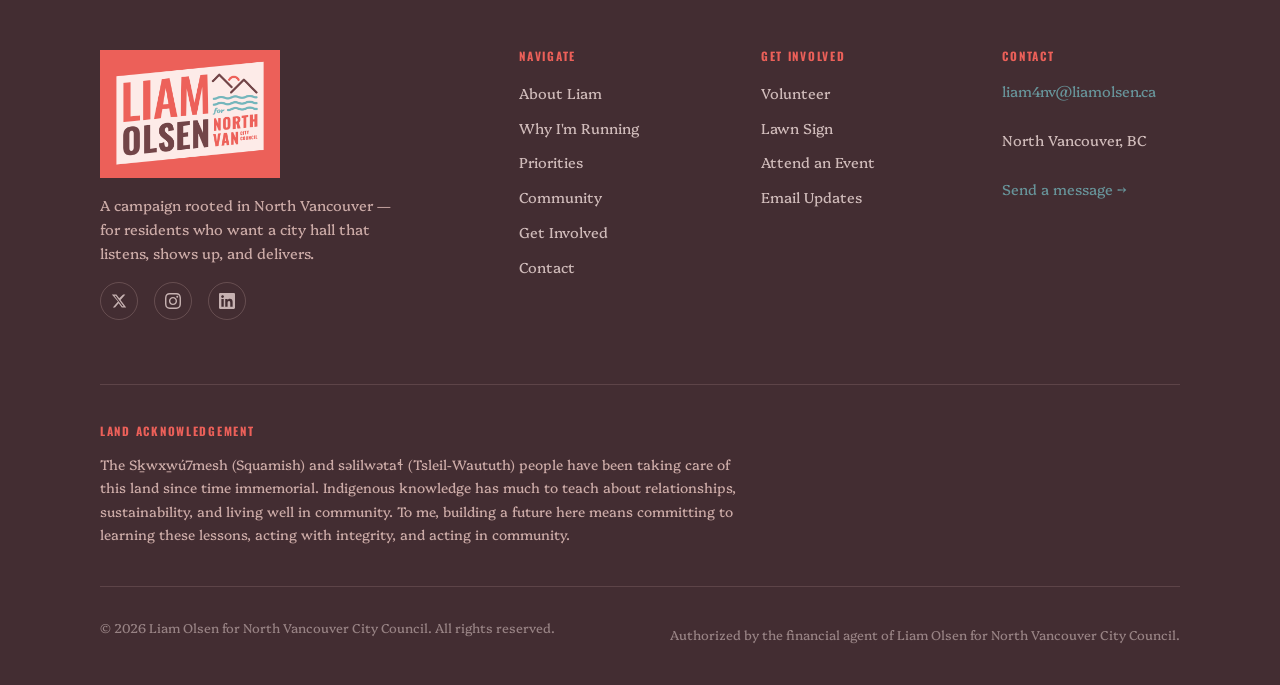
==== commit 4eb7589c: "Match footer social icons to the subheader (X, Instagram, LinkedIn) Footer previously showed Faceboo" ====
--- a/about.html
+++ b/about.html
@@ -253,9 +253,9 @@
           <img src="logos/Main 1 Red bkrd.png" alt="Liam Olsen for North Vancouver City Council" class="footer-logo" />
           <p>A campaign rooted in North Vancouver — for residents who want a city hall that listens, shows up, and delivers.</p>
           <div class="footer-socials">
-            <a href="#" aria-label="Facebook"><svg viewBox="0 0 24 24" fill="currentColor"><path d="M18 2h-3a5 5 0 00-5 5v3H7v4h3v8h4v-8h3l1-4h-4V7a1 1 0 011-1h3z"/></svg></a>
-            <a href="#" aria-label="Instagram"><svg viewBox="0 0 24 24" fill="none" stroke="currentColor" stroke-width="2"><rect x="2" y="2" width="20" height="20" rx="5"/><path d="M16 11.37A4 4 0 1112.63 8 4 4 0 0116 11.37z"/><line x1="17.5" y1="6.5" x2="17.51" y2="6.5"/></svg></a>
-            <a href="#" aria-label="Twitter / X"><svg viewBox="0 0 24 24" fill="currentColor"><path d="M23 3a10.9 10.9 0 01-3.14 1.53 4.48 4.48 0 00-7.86 3v1A10.66 10.66 0 013 4s-4 9 5 13a11.64 11.64 0 01-7 2c9 5 20 0 20-11.5a4.5 4.5 0 00-.08-.83A7.72 7.72 0 0023 3z"/></svg></a>
+            <a href="#" aria-label="X" target="_blank" rel="noopener noreferrer"><svg viewBox="0 0 24 24" fill="currentColor"><path d="M18.244 2.25h3.308l-7.227 8.26 8.502 11.24H16.17l-4.714-6.231-5.401 6.231H2.748l7.73-8.835L1.254 2.25H8.08l4.26 5.632zm-1.161 17.52h1.833L7.084 4.126H5.117z"/></svg></a>
+            <a href="#" aria-label="Instagram" target="_blank" rel="noopener noreferrer"><svg viewBox="0 0 24 24" fill="currentColor"><path d="M12 2.163c3.204 0 3.584.012 4.85.07 3.252.148 4.771 1.691 4.919 4.919.058 1.265.069 1.645.069 4.849 0 3.205-.012 3.584-.069 4.849-.149 3.225-1.664 4.771-4.919 4.919-1.266.058-1.644.07-4.85.07-3.204 0-3.584-.012-4.849-.07-3.26-.149-4.771-1.699-4.919-4.92-.058-1.265-.07-1.644-.07-4.849 0-3.204.013-3.583.07-4.849.149-3.227 1.664-4.771 4.919-4.919 1.266-.057 1.645-.069 4.849-.069zm0-2.163c-3.259 0-3.667.014-4.947.072-4.358.2-6.78 2.618-6.98 6.98-.059 1.281-.073 1.689-.073 4.948 0 3.259.014 3.668.072 4.948.2 4.358 2.618 6.78 6.98 6.98 1.281.058 1.689.072 4.948.072 3.259 0 3.668-.014 4.948-.072 4.354-.2 6.782-2.618 6.979-6.98.059-1.28.073-1.689.073-4.948 0-3.259-.014-3.667-.072-4.947-.196-4.354-2.617-6.78-6.979-6.98-1.281-.059-1.69-.073-4.949-.073zm0 5.838c-3.403 0-6.162 2.759-6.162 6.162s2.759 6.163 6.162 6.163 6.162-2.759 6.162-6.163c0-3.403-2.759-6.162-6.162-6.162zm0 10.162c-2.209 0-4-1.79-4-4 0-2.209 1.791-4 4-4s4 1.791 4 4c0 2.21-1.791 4-4 4zm6.406-11.845c-.796 0-1.441.645-1.441 1.44s.645 1.44 1.441 1.44c.795 0 1.439-.645 1.439-1.44s-.644-1.44-1.439-1.44z"/></svg></a>
+            <a href="#" aria-label="LinkedIn" target="_blank" rel="noopener noreferrer"><svg viewBox="0 0 24 24" fill="currentColor"><path d="M20.447 20.452h-3.554v-5.569c0-1.328-.027-3.037-1.852-3.037-1.853 0-2.136 1.445-2.136 2.939v5.667H9.351V9h3.414v1.561h.046c.477-.9 1.637-1.85 3.37-1.85 3.601 0 4.267 2.37 4.267 5.455v6.286zM5.337 7.433c-1.144 0-2.063-.926-2.063-2.065 0-1.138.92-2.063 2.063-2.063 1.14 0 2.064.925 2.064 2.063 0 1.139-.925 2.065-2.064 2.065zm1.782 13.019H3.555V9h3.564v11.452zM22.225 0H1.771C.792 0 0 .774 0 1.729v20.542C0 23.227.792 24 1.771 24h20.451C23.2 24 24 23.227 24 22.271V1.729C24 .774 23.2 0 22.222 0h.003z"/></svg></a>
           </div>
         </div>
         <div class="footer-col">
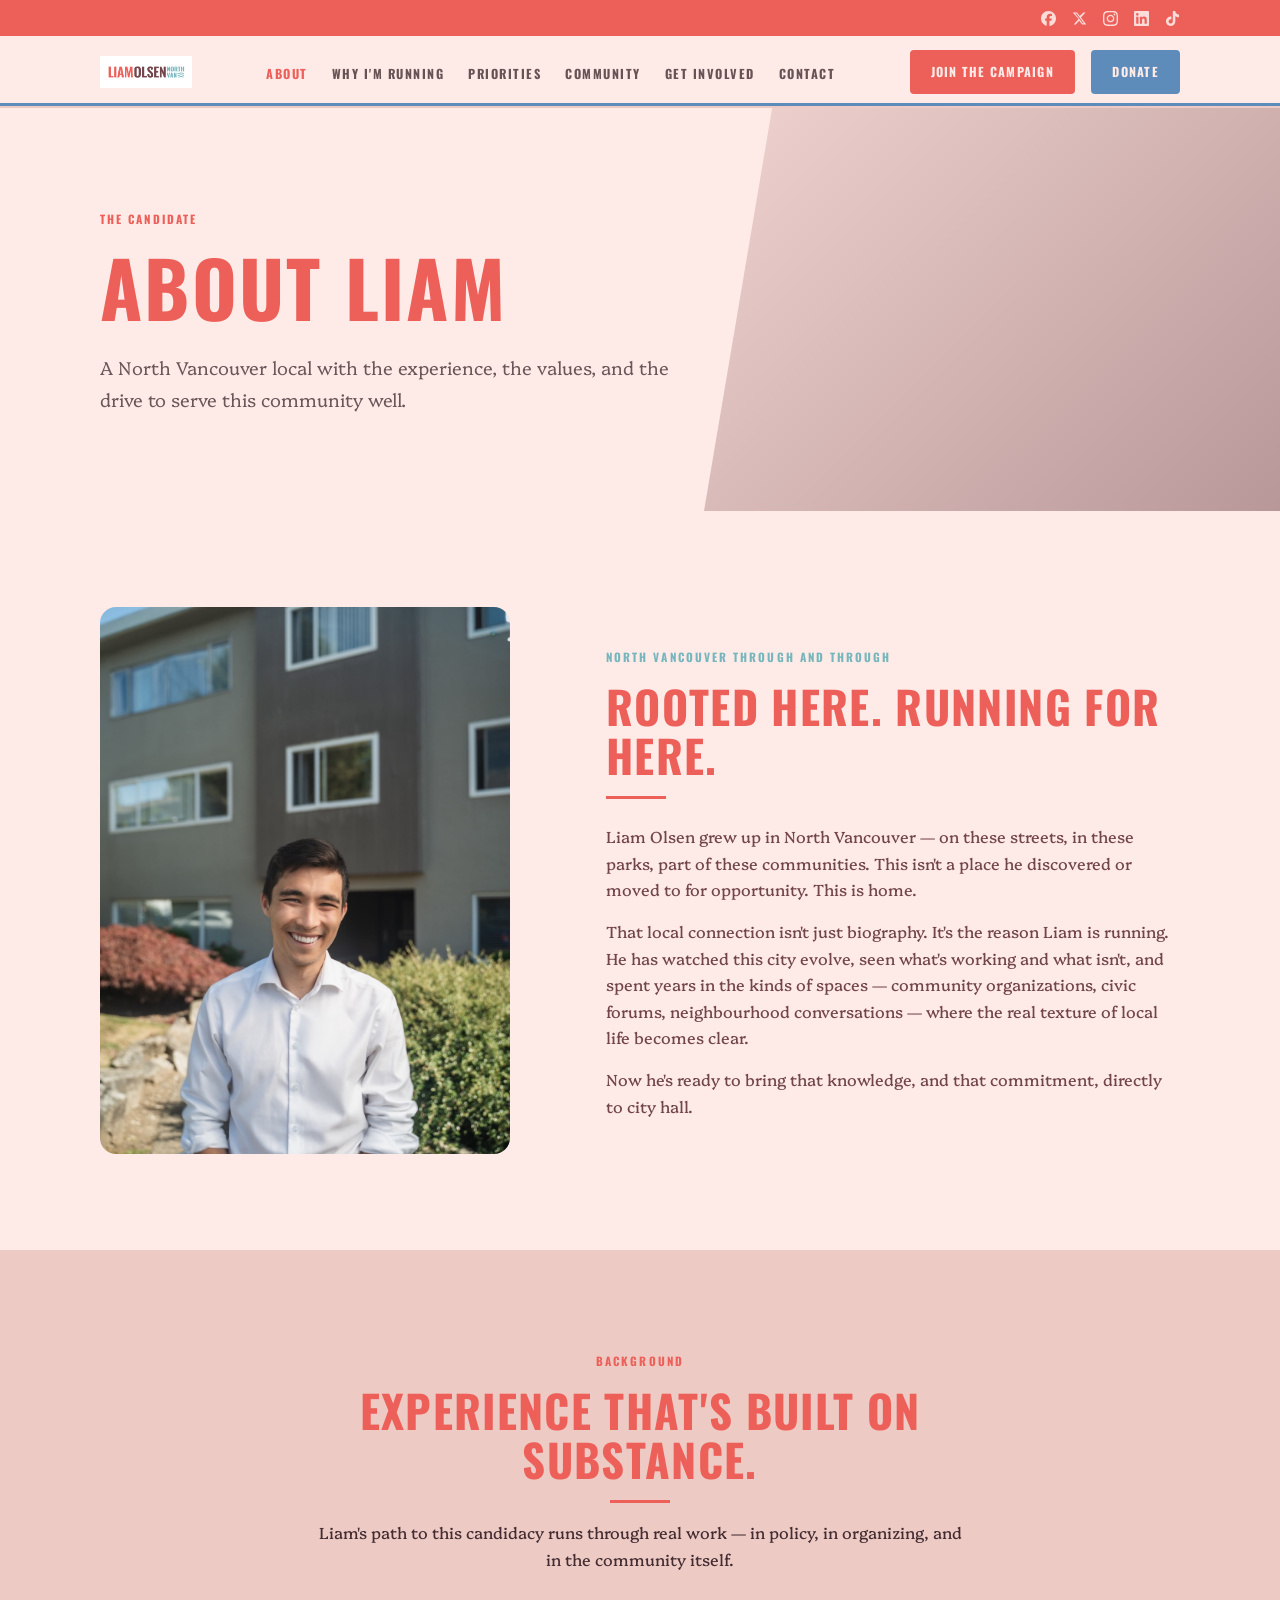
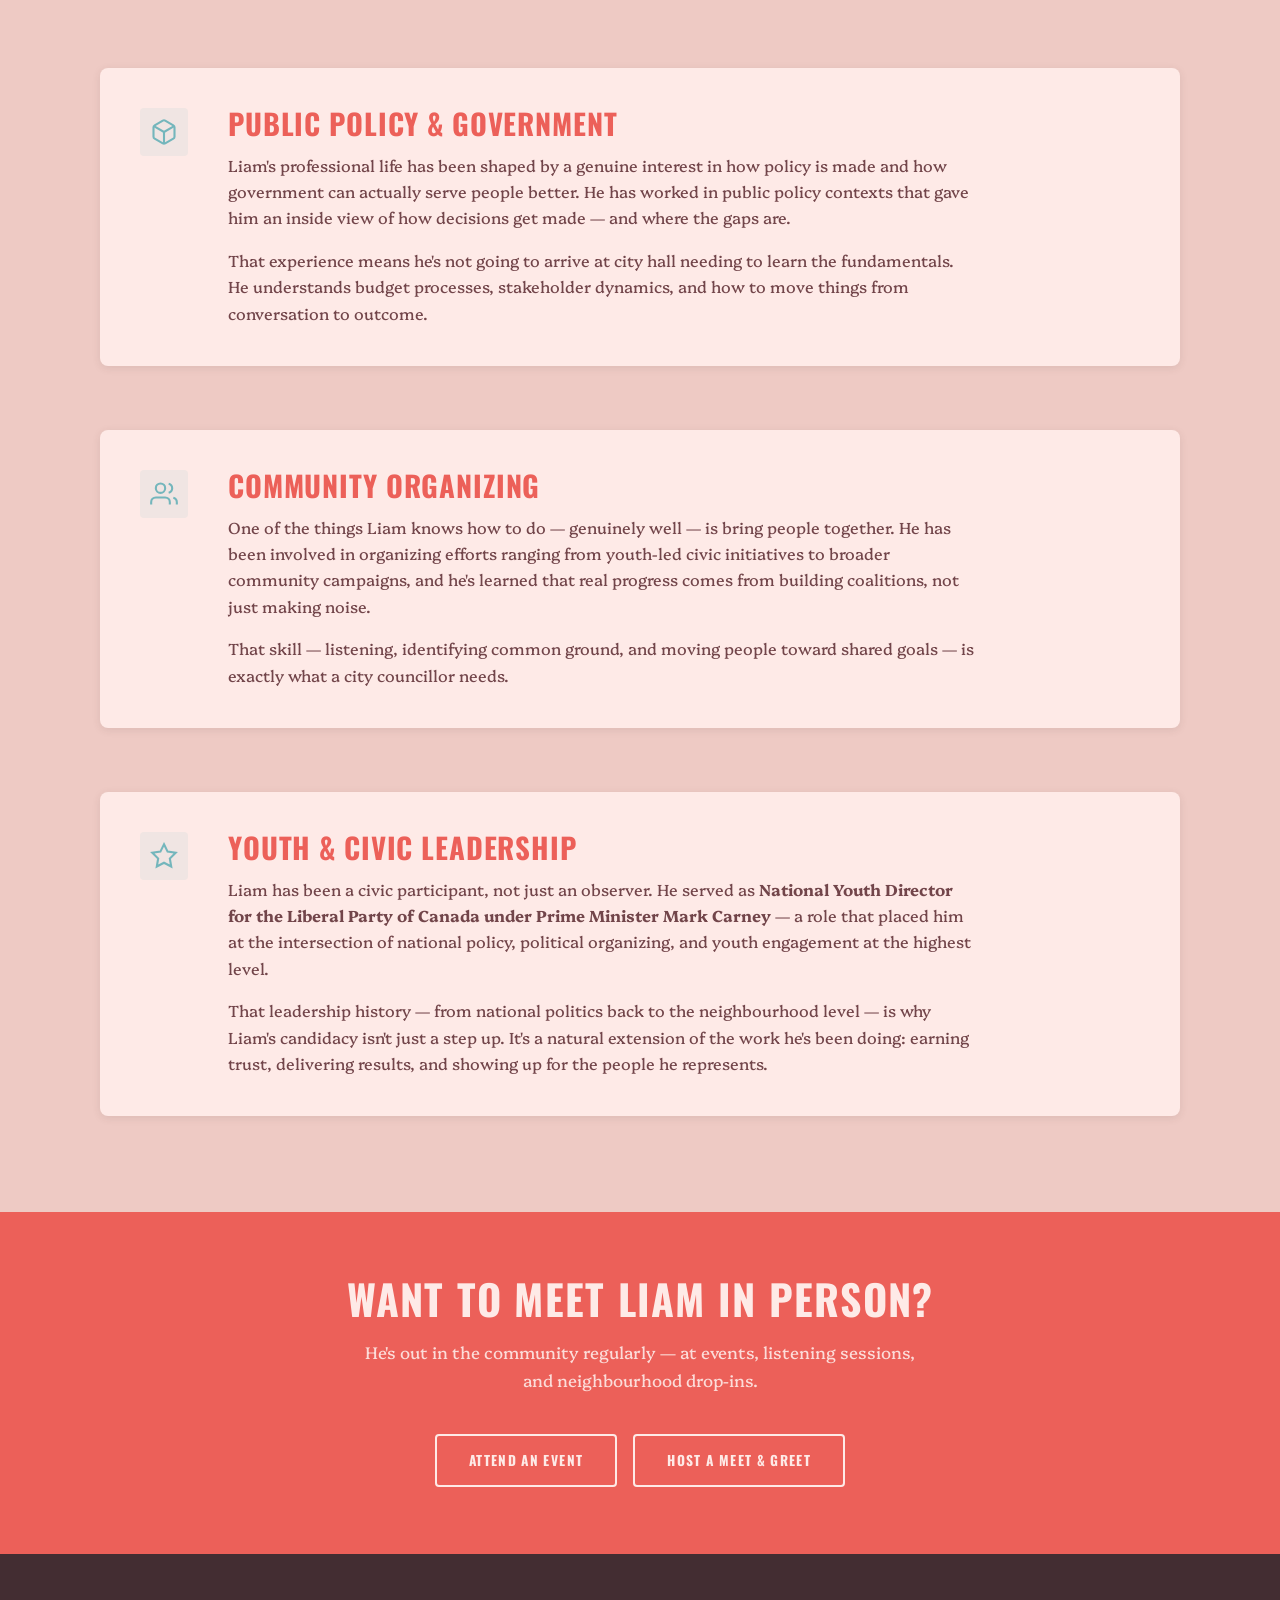
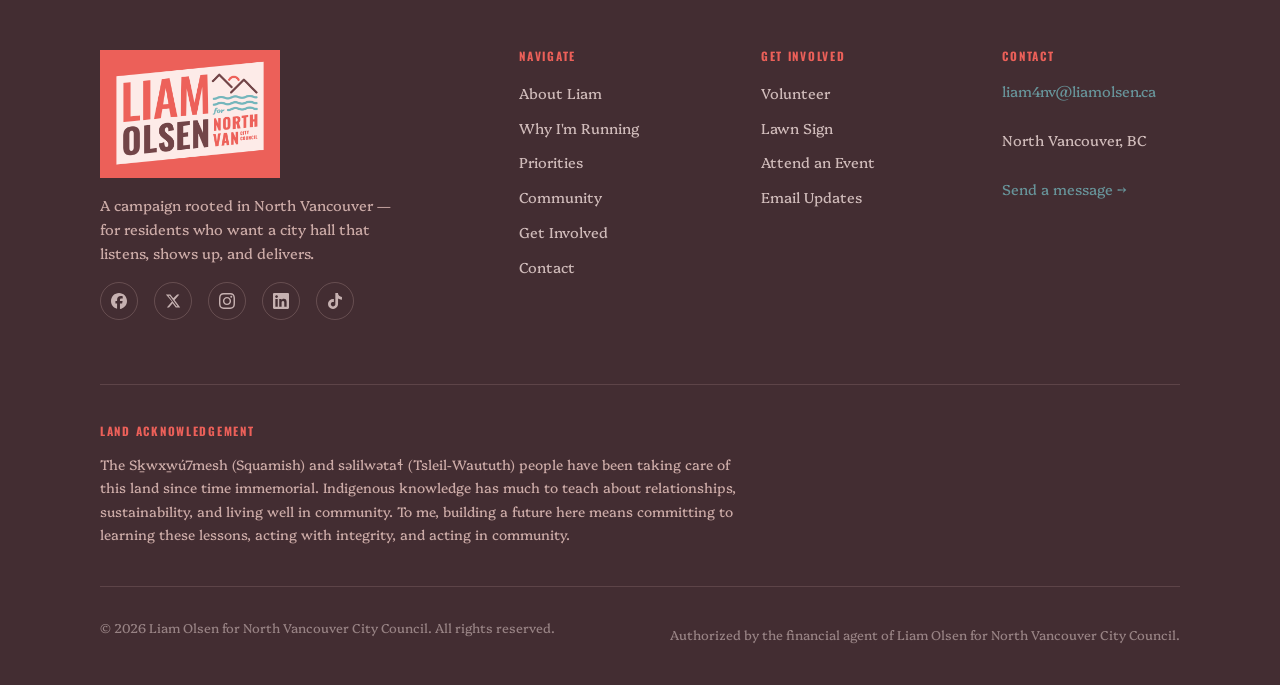
==== commit 32e46e57: "Wire up real social media links, add Facebook and TikTok Points every X, Instagram, and LinkedIn ico" ====
--- a/about.html
+++ b/about.html
@@ -16,14 +16,20 @@
   <div class="site-subheader" aria-label="Social media links">
     <div class="subheader-inner">
       <nav class="subheader-social">
-        <a href="#" aria-label="Follow Liam on X" target="_blank" rel="noopener noreferrer">
+        <a href="https://www.facebook.com/share/14nEMLuUEvH/?mibextid=wwXIfr" aria-label="Follow Liam on Facebook" target="_blank" rel="noopener noreferrer">
+          <svg viewBox="0 0 24 24" fill="currentColor" aria-hidden="true"><path d="M9.101 23.691v-7.98H6.627v-3.667h2.474v-1.58c0-4.085 1.848-5.978 5.858-5.978.401 0 .955.042 1.468.103a8.68 8.68 0 0 1 1.141.195v3.325a8.623 8.623 0 0 0-.653-.036 26.805 26.805 0 0 0-.733-.009c-.707 0-1.259.096-1.675.309a1.686 1.686 0 0 0-.679.622c-.258.42-.374.995-.374 1.752v1.297h3.919l-.386 2.103-.287 1.564h-3.246v8.245C19.396 23.238 24 18.179 24 12.044c0-6.627-5.373-12-12-12s-12 5.373-12 12c0 5.628 3.874 10.35 9.101 11.647Z"/></svg>
+        </a>
+        <a href="https://x.com/liamolsenca?s=11&amp;t=5OyYV0Zfv3LIVDh-qrqF6Q" aria-label="Follow Liam on X" target="_blank" rel="noopener noreferrer">
           <svg viewBox="0 0 24 24" fill="currentColor" aria-hidden="true"><path d="M18.244 2.25h3.308l-7.227 8.26 8.502 11.24H16.17l-4.714-6.231-5.401 6.231H2.748l7.73-8.835L1.254 2.25H8.08l4.26 5.632zm-1.161 17.52h1.833L7.084 4.126H5.117z"/></svg>
         </a>
-        <a href="#" aria-label="Follow Liam on Instagram" target="_blank" rel="noopener noreferrer">
+        <a href="https://www.instagram.com/liamolsen.ca" aria-label="Follow Liam on Instagram" target="_blank" rel="noopener noreferrer">
           <svg viewBox="0 0 24 24" fill="currentColor" aria-hidden="true"><path d="M12 2.163c3.204 0 3.584.012 4.85.07 3.252.148 4.771 1.691 4.919 4.919.058 1.265.069 1.645.069 4.849 0 3.205-.012 3.584-.069 4.849-.149 3.225-1.664 4.771-4.919 4.919-1.266.058-1.644.07-4.85.07-3.204 0-3.584-.012-4.849-.07-3.26-.149-4.771-1.699-4.919-4.92-.058-1.265-.07-1.644-.07-4.849 0-3.204.013-3.583.07-4.849.149-3.227 1.664-4.771 4.919-4.919 1.266-.057 1.645-.069 4.849-.069zm0-2.163c-3.259 0-3.667.014-4.947.072-4.358.2-6.78 2.618-6.98 6.98-.059 1.281-.073 1.689-.073 4.948 0 3.259.014 3.668.072 4.948.2 4.358 2.618 6.78 6.98 6.98 1.281.058 1.689.072 4.948.072 3.259 0 3.668-.014 4.948-.072 4.354-.2 6.782-2.618 6.979-6.98.059-1.28.073-1.689.073-4.948 0-3.259-.014-3.667-.072-4.947-.196-4.354-2.617-6.78-6.979-6.98-1.281-.059-1.69-.073-4.949-.073zm0 5.838c-3.403 0-6.162 2.759-6.162 6.162s2.759 6.163 6.162 6.163 6.162-2.759 6.162-6.163c0-3.403-2.759-6.162-6.162-6.162zm0 10.162c-2.209 0-4-1.79-4-4 0-2.209 1.791-4 4-4s4 1.791 4 4c0 2.21-1.791 4-4 4zm6.406-11.845c-.796 0-1.441.645-1.441 1.44s.645 1.44 1.441 1.44c.795 0 1.439-.645 1.439-1.44s-.644-1.44-1.439-1.44z"/></svg>
         </a>
-        <a href="#" aria-label="Connect with Liam on LinkedIn" target="_blank" rel="noopener noreferrer">
+        <a href="https://www.linkedin.com/in/liam-olsen-canada?utm_source=share_via&amp;utm_content=profile&amp;utm_medium=member_ios" aria-label="Connect with Liam on LinkedIn" target="_blank" rel="noopener noreferrer">
           <svg viewBox="0 0 24 24" fill="currentColor" aria-hidden="true"><path d="M20.447 20.452h-3.554v-5.569c0-1.328-.027-3.037-1.852-3.037-1.853 0-2.136 1.445-2.136 2.939v5.667H9.351V9h3.414v1.561h.046c.477-.9 1.637-1.85 3.37-1.85 3.601 0 4.267 2.37 4.267 5.455v6.286zM5.337 7.433c-1.144 0-2.063-.926-2.063-2.065 0-1.138.92-2.063 2.063-2.063 1.14 0 2.064.925 2.064 2.063 0 1.139-.925 2.065-2.064 2.065zm1.782 13.019H3.555V9h3.564v11.452zM22.225 0H1.771C.792 0 0 .774 0 1.729v20.542C0 23.227.792 24 1.771 24h20.451C23.2 24 24 23.227 24 22.271V1.729C24 .774 23.2 0 22.222 0h.003z"/></svg>
+        </a>
+        <a href="https://www.tiktok.com/@liamolsenca?_r=1&amp;_t=ZS-97zV0axIcM6" aria-label="Follow Liam on TikTok" target="_blank" rel="noopener noreferrer">
+          <svg viewBox="0 0 24 24" fill="currentColor" aria-hidden="true"><path d="M12.525.02c1.31-.02 2.61-.01 3.91-.02.08 1.53.63 3.09 1.75 4.17 1.12 1.11 2.7 1.62 4.24 1.79v4.03c-1.44-.05-2.89-.35-4.2-.97-.57-.26-1.1-.59-1.62-.93-.01 2.92.01 5.84-.02 8.75-.08 1.4-.54 2.79-1.35 3.94-1.31 1.92-3.58 3.17-5.91 3.21-1.43.08-2.86-.31-4.08-1.03-2.02-1.19-3.44-3.37-3.65-5.71-.02-.5-.03-1-.01-1.49.18-1.9 1.12-3.72 2.58-4.96 1.66-1.44 3.98-2.13 6.15-1.72.02 1.48-.04 2.96-.04 4.44-.99-.32-2.15-.23-3.02.37-.63.41-1.11 1.04-1.36 1.75-.21.51-.15 1.07-.14 1.61.24 1.64 1.82 3.02 3.5 2.87 1.12-.01 2.19-.66 2.77-1.61.19-.33.4-.67.41-1.06.1-1.79.06-3.57.07-5.36.01-4.03-.01-8.05.02-12.07z"/></svg>
         </a>
       </nav>
     </div>
@@ -253,9 +259,11 @@
           <img src="logos/Main 1 Red bkrd.png" alt="Liam Olsen for North Vancouver City Council" class="footer-logo" />
           <p>A campaign rooted in North Vancouver — for residents who want a city hall that listens, shows up, and delivers.</p>
           <div class="footer-socials">
-            <a href="#" aria-label="X" target="_blank" rel="noopener noreferrer"><svg viewBox="0 0 24 24" fill="currentColor"><path d="M18.244 2.25h3.308l-7.227 8.26 8.502 11.24H16.17l-4.714-6.231-5.401 6.231H2.748l7.73-8.835L1.254 2.25H8.08l4.26 5.632zm-1.161 17.52h1.833L7.084 4.126H5.117z"/></svg></a>
-            <a href="#" aria-label="Instagram" target="_blank" rel="noopener noreferrer"><svg viewBox="0 0 24 24" fill="currentColor"><path d="M12 2.163c3.204 0 3.584.012 4.85.07 3.252.148 4.771 1.691 4.919 4.919.058 1.265.069 1.645.069 4.849 0 3.205-.012 3.584-.069 4.849-.149 3.225-1.664 4.771-4.919 4.919-1.266.058-1.644.07-4.85.07-3.204 0-3.584-.012-4.849-.07-3.26-.149-4.771-1.699-4.919-4.92-.058-1.265-.07-1.644-.07-4.849 0-3.204.013-3.583.07-4.849.149-3.227 1.664-4.771 4.919-4.919 1.266-.057 1.645-.069 4.849-.069zm0-2.163c-3.259 0-3.667.014-4.947.072-4.358.2-6.78 2.618-6.98 6.98-.059 1.281-.073 1.689-.073 4.948 0 3.259.014 3.668.072 4.948.2 4.358 2.618 6.78 6.98 6.98 1.281.058 1.689.072 4.948.072 3.259 0 3.668-.014 4.948-.072 4.354-.2 6.782-2.618 6.979-6.98.059-1.28.073-1.689.073-4.948 0-3.259-.014-3.667-.072-4.947-.196-4.354-2.617-6.78-6.979-6.98-1.281-.059-1.69-.073-4.949-.073zm0 5.838c-3.403 0-6.162 2.759-6.162 6.162s2.759 6.163 6.162 6.163 6.162-2.759 6.162-6.163c0-3.403-2.759-6.162-6.162-6.162zm0 10.162c-2.209 0-4-1.79-4-4 0-2.209 1.791-4 4-4s4 1.791 4 4c0 2.21-1.791 4-4 4zm6.406-11.845c-.796 0-1.441.645-1.441 1.44s.645 1.44 1.441 1.44c.795 0 1.439-.645 1.439-1.44s-.644-1.44-1.439-1.44z"/></svg></a>
-            <a href="#" aria-label="LinkedIn" target="_blank" rel="noopener noreferrer"><svg viewBox="0 0 24 24" fill="currentColor"><path d="M20.447 20.452h-3.554v-5.569c0-1.328-.027-3.037-1.852-3.037-1.853 0-2.136 1.445-2.136 2.939v5.667H9.351V9h3.414v1.561h.046c.477-.9 1.637-1.85 3.37-1.85 3.601 0 4.267 2.37 4.267 5.455v6.286zM5.337 7.433c-1.144 0-2.063-.926-2.063-2.065 0-1.138.92-2.063 2.063-2.063 1.14 0 2.064.925 2.064 2.063 0 1.139-.925 2.065-2.064 2.065zm1.782 13.019H3.555V9h3.564v11.452zM22.225 0H1.771C.792 0 0 .774 0 1.729v20.542C0 23.227.792 24 1.771 24h20.451C23.2 24 24 23.227 24 22.271V1.729C24 .774 23.2 0 22.222 0h.003z"/></svg></a>
+            <a href="https://www.facebook.com/share/14nEMLuUEvH/?mibextid=wwXIfr" aria-label="Facebook" target="_blank" rel="noopener noreferrer"><svg viewBox="0 0 24 24" fill="currentColor"><path d="M9.101 23.691v-7.98H6.627v-3.667h2.474v-1.58c0-4.085 1.848-5.978 5.858-5.978.401 0 .955.042 1.468.103a8.68 8.68 0 0 1 1.141.195v3.325a8.623 8.623 0 0 0-.653-.036 26.805 26.805 0 0 0-.733-.009c-.707 0-1.259.096-1.675.309a1.686 1.686 0 0 0-.679.622c-.258.42-.374.995-.374 1.752v1.297h3.919l-.386 2.103-.287 1.564h-3.246v8.245C19.396 23.238 24 18.179 24 12.044c0-6.627-5.373-12-12-12s-12 5.373-12 12c0 5.628 3.874 10.35 9.101 11.647Z"/></svg></a>
+            <a href="https://x.com/liamolsenca?s=11&amp;t=5OyYV0Zfv3LIVDh-qrqF6Q" aria-label="X" target="_blank" rel="noopener noreferrer"><svg viewBox="0 0 24 24" fill="currentColor"><path d="M18.244 2.25h3.308l-7.227 8.26 8.502 11.24H16.17l-4.714-6.231-5.401 6.231H2.748l7.73-8.835L1.254 2.25H8.08l4.26 5.632zm-1.161 17.52h1.833L7.084 4.126H5.117z"/></svg></a>
+            <a href="https://www.instagram.com/liamolsen.ca" aria-label="Instagram" target="_blank" rel="noopener noreferrer"><svg viewBox="0 0 24 24" fill="currentColor"><path d="M12 2.163c3.204 0 3.584.012 4.85.07 3.252.148 4.771 1.691 4.919 4.919.058 1.265.069 1.645.069 4.849 0 3.205-.012 3.584-.069 4.849-.149 3.225-1.664 4.771-4.919 4.919-1.266.058-1.644.07-4.85.07-3.204 0-3.584-.012-4.849-.07-3.26-.149-4.771-1.699-4.919-4.92-.058-1.265-.07-1.644-.07-4.849 0-3.204.013-3.583.07-4.849.149-3.227 1.664-4.771 4.919-4.919 1.266-.057 1.645-.069 4.849-.069zm0-2.163c-3.259 0-3.667.014-4.947.072-4.358.2-6.78 2.618-6.98 6.98-.059 1.281-.073 1.689-.073 4.948 0 3.259.014 3.668.072 4.948.2 4.358 2.618 6.78 6.98 6.98 1.281.058 1.689.072 4.948.072 3.259 0 3.668-.014 4.948-.072 4.354-.2 6.782-2.618 6.979-6.98.059-1.28.073-1.689.073-4.948 0-3.259-.014-3.667-.072-4.947-.196-4.354-2.617-6.78-6.979-6.98-1.281-.059-1.69-.073-4.949-.073zm0 5.838c-3.403 0-6.162 2.759-6.162 6.162s2.759 6.163 6.162 6.163 6.162-2.759 6.162-6.163c0-3.403-2.759-6.162-6.162-6.162zm0 10.162c-2.209 0-4-1.79-4-4 0-2.209 1.791-4 4-4s4 1.791 4 4c0 2.21-1.791 4-4 4zm6.406-11.845c-.796 0-1.441.645-1.441 1.44s.645 1.44 1.441 1.44c.795 0 1.439-.645 1.439-1.44s-.644-1.44-1.439-1.44z"/></svg></a>
+            <a href="https://www.linkedin.com/in/liam-olsen-canada?utm_source=share_via&amp;utm_content=profile&amp;utm_medium=member_ios" aria-label="LinkedIn" target="_blank" rel="noopener noreferrer"><svg viewBox="0 0 24 24" fill="currentColor"><path d="M20.447 20.452h-3.554v-5.569c0-1.328-.027-3.037-1.852-3.037-1.853 0-2.136 1.445-2.136 2.939v5.667H9.351V9h3.414v1.561h.046c.477-.9 1.637-1.85 3.37-1.85 3.601 0 4.267 2.37 4.267 5.455v6.286zM5.337 7.433c-1.144 0-2.063-.926-2.063-2.065 0-1.138.92-2.063 2.063-2.063 1.14 0 2.064.925 2.064 2.063 0 1.139-.925 2.065-2.064 2.065zm1.782 13.019H3.555V9h3.564v11.452zM22.225 0H1.771C.792 0 0 .774 0 1.729v20.542C0 23.227.792 24 1.771 24h20.451C23.2 24 24 23.227 24 22.271V1.729C24 .774 23.2 0 22.222 0h.003z"/></svg></a>
+            <a href="https://www.tiktok.com/@liamolsenca?_r=1&amp;_t=ZS-97zV0axIcM6" aria-label="TikTok" target="_blank" rel="noopener noreferrer"><svg viewBox="0 0 24 24" fill="currentColor"><path d="M12.525.02c1.31-.02 2.61-.01 3.91-.02.08 1.53.63 3.09 1.75 4.17 1.12 1.11 2.7 1.62 4.24 1.79v4.03c-1.44-.05-2.89-.35-4.2-.97-.57-.26-1.1-.59-1.62-.93-.01 2.92.01 5.84-.02 8.75-.08 1.4-.54 2.79-1.35 3.94-1.31 1.92-3.58 3.17-5.91 3.21-1.43.08-2.86-.31-4.08-1.03-2.02-1.19-3.44-3.37-3.65-5.71-.02-.5-.03-1-.01-1.49.18-1.9 1.12-3.72 2.58-4.96 1.66-1.44 3.98-2.13 6.15-1.72.02 1.48-.04 2.96-.04 4.44-.99-.32-2.15-.23-3.02.37-.63.41-1.11 1.04-1.36 1.75-.21.51-.15 1.07-.14 1.61.24 1.64 1.82 3.02 3.5 2.87 1.12-.01 2.19-.66 2.77-1.61.19-.33.4-.67.41-1.06.1-1.79.06-3.57.07-5.36.01-4.03-.01-8.05.02-12.07z"/></svg></a>
           </div>
         </div>
         <div class="footer-col">
